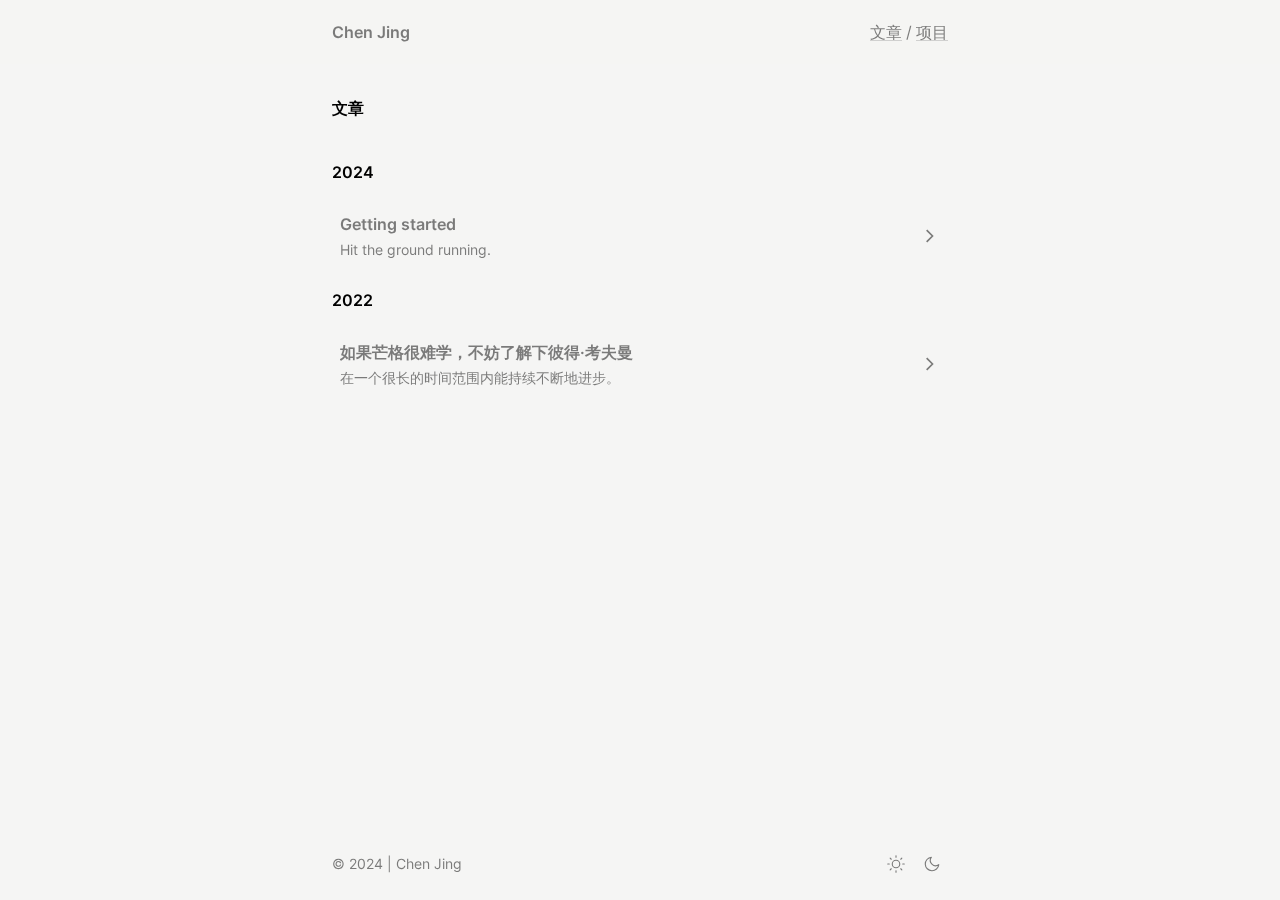
==== blog/index.html @ 2ca7e778 "add" ====
<!DOCTYPE html><html lang="en"> <head><!-- Global Metadata --><meta charset="utf-8"><meta name="viewport" content="width=device-width,initial-scale=1"><link rel="icon" type="image/svg+xml" href="/favicon-dark.svg" media="(prefers-color-scheme: dark)"><link rel="icon" type="image/svg+xml" href="/favicon-light.svg" media="(prefers-color-scheme: light)"><link rel="icon" type="image/x-icon" href="/favicon-light.svg"><meta name="generator" content="Astro v4.11.6"><!-- Font preloads --><link rel="preload" href="/_astro/inter-latin-400-normal.BT1H-PT_.woff2" as="font" type="font/woff2" crossorigin><link rel="preload" href="/_astro/inter-latin-600-normal.B2Ssfs8e.woff2" as="font" type="font/woff2" crossorigin><link rel="preload" href="/_astro/lora-latin-400-normal.CvHVDnm4.woff2" as="font" type="font/woff2" crossorigin><link rel="preload" href="/_astro/lora-latin-600-normal.DUWh3m6k.woff2" as="font" type="font/woff2" crossorigin><!-- Canonical URL --><link rel="canonical" href="https://astro-nano-demo.vercel.app/blog/"><!-- Primary Meta Tags --><title>文章 | Chen Jing</title><meta name="title" content="文章 | Chen Jing"><meta name="description" content="文字记录我生命的章节"><!-- Open Graph / Facebook --><meta property="og:type" content="website"><meta property="og:url" content="https://astro-nano-demo.vercel.app/blog/"><meta property="og:title" content="文章 | Chen Jing"><meta property="og:description" content="文字记录我生命的章节"><meta property="og:image" content="https://astro-nano-demo.vercel.app/nano.png"><!-- Twitter --><meta property="twitter:card" content="summary_large_image"><meta property="twitter:url" content="https://astro-nano-demo.vercel.app/blog/"><meta property="twitter:title" content="文章 | Chen Jing"><meta property="twitter:description" content="文字记录我生命的章节"><meta property="twitter:image" content="https://astro-nano-demo.vercel.app/nano.png"><meta name="astro-view-transitions-enabled" content="true"><meta name="astro-view-transitions-fallback" content="animate"><script>
  function init() {
    preloadTheme();
    onScroll();
    animate();

    const backToTop = document.getElementById("back-to-top");
    backToTop?.addEventListener("click", (event) => scrollToTop(event));

    const backToPrev = document.getElementById("back-to-prev");
    backToPrev?.addEventListener("click", () => window.history.back());

    const lightThemeButton = document.getElementById("light-theme-button");
    lightThemeButton?.addEventListener("click", () => {
      localStorage.setItem("theme", "light");
      toggleTheme(false);
    });

    const darkThemeButton = document.getElementById("dark-theme-button");
    darkThemeButton?.addEventListener("click", () => {
      localStorage.setItem("theme", "dark");
      toggleTheme(true);
    });

    const systemThemeButton = document.getElementById("system-theme-button");
    systemThemeButton?.addEventListener("click", () => {
      localStorage.setItem("theme", "system");
      toggleTheme(window.matchMedia("(prefers-color-scheme: dark)").matches);
    });

    window.matchMedia("(prefers-color-scheme: dark)")
      .addEventListener("change", event => {
        if (localStorage.theme === "system") {
          toggleTheme(event.matches);
        }
      }
    );

    document.addEventListener("scroll", onScroll);
  }

  function animate() {
    const animateElements = document.querySelectorAll(".animate");

    animateElements.forEach((element, index) => {
      setTimeout(() => {
        element.classList.add("show");
      }, index * 150);
    });
  }

  function onScroll() {
    if (window.scrollY > 0) {
      document.documentElement.classList.add("scrolled");
    } else {
      document.documentElement.classList.remove("scrolled");
    }
  }

  function scrollToTop(event) {
    event.preventDefault();
    window.scrollTo({
      top: 0,
      behavior: "smooth"
    });
  }

function toggleTheme(dark) {
    const css = document.createElement("style");

    css.appendChild(
      document.createTextNode(
        `* {
             -webkit-transition: none !important;
             -moz-transition: none !important;
             -o-transition: none !important;
             -ms-transition: none !important;
             transition: none !important;
          }
        `,
      )
    );

    document.head.appendChild(css);

    if (dark) {
      document.documentElement.classList.add("dark");
    } else {
      document.documentElement.classList.remove("dark");
    }

  window.getComputedStyle(css).opacity;
    document.head.removeChild(css);
  }

  function preloadTheme() {
    const userTheme = localStorage.theme;

    if (userTheme === "light" || userTheme === "dark") {
      toggleTheme(userTheme === "dark");
    } else {
      toggleTheme(window.matchMedia("(prefers-color-scheme: dark)").matches);
    }
  }

  document.addEventListener("DOMContentLoaded", () => init());
  document.addEventListener("astro:after-swap", () => init());
  preloadTheme();
</script><link rel="stylesheet" href="/_astro/_slug_.Cnoe1FKB.css"><script type="module" src="/_astro/hoisted.BMnUj_RX.js"></script></head> <body> <header> <div class="mx-auto max-w-screen-sm px-3">  <div class="flex flex-wrap gap-y-2 justify-between"> <a href="/" target="_self" class="inline-block decoration-black/15 dark:decoration-white/50 hover:decoration-black/25 hover:dark:decoration-white/50 text-current hover:text-black hover:dark:text-white transition-colors duration-300 ease-in-out">  <div class="font-semibold"> Chen Jing </div>  </a> <nav class="flex gap-1"> <a href="/blog" target="_self" class="inline-block decoration-black/15 dark:decoration-white/50 hover:decoration-black/25 hover:dark:decoration-white/50 text-current hover:text-black hover:dark:text-white transition-colors duration-300 ease-in-out underline underline-offset-2"> 
文章
 </a> <!-- <span>
          {`/`}
        </span>
        <Link href="/work">
          工作
        </Link> --> <span> / </span> <a href="/projects" target="_self" class="inline-block decoration-black/15 dark:decoration-white/50 hover:decoration-black/25 hover:dark:decoration-white/50 text-current hover:text-black hover:dark:text-white transition-colors duration-300 ease-in-out underline underline-offset-2"> 
项目
 </a> </nav> </div>  </div> </header> <main>  <div class="mx-auto max-w-screen-sm px-3">  <div class="space-y-10"> <div class="animate font-semibold text-black dark:text-white">
文章
</div> <div class="space-y-4"> <section class="animate space-y-4"> <div class="font-semibold text-black dark:text-white"> 2024 </div> <div> <ul class="flex flex-col gap-4"> <li> <a href="/blog/01-getting-started" class="relative group flex flex-nowrap py-3 px-2 pr-5  dark:border-white/20 hover:bg-black/5 dark:hover:bg-white/5 hover:text-black dark:hover:text-white transition-colors duration-300 ease-in-out"> <div class="flex flex-col flex-1 truncate"> <div class="font-semibold"> Getting started </div> <div class="text-sm pt-1"> Hit the ground running. </div> </div> <svg xmlns="http://www.w3.org/2000/svg" viewBox="0 0 24 24" class="absolute top-1/2 right-2 -translate-y-1/2 size-5 stroke-2 fill-none stroke-current"> <line x1="5" y1="12" x2="19" y2="12" class="translate-x-3 group-hover:translate-x-0 scale-x-0 group-hover:scale-x-100 transition-transform duration-300 ease-in-out"></line> <polyline points="12 5 19 12 12 19" class="-translate-x-1 group-hover:translate-x-0 transition-transform duration-300 ease-in-out"></polyline> </svg> </a> </li> </ul> </div> </section><section class="animate space-y-4"> <div class="font-semibold text-black dark:text-white"> 2022 </div> <div> <ul class="flex flex-col gap-4"> <li> <a href="/blog/01-learning-from-peter-kaufman" class="relative group flex flex-nowrap py-3 px-2 pr-5  dark:border-white/20 hover:bg-black/5 dark:hover:bg-white/5 hover:text-black dark:hover:text-white transition-colors duration-300 ease-in-out"> <div class="flex flex-col flex-1 truncate"> <div class="font-semibold"> 如果芒格很难学，不妨了解下彼得·考夫曼 </div> <div class="text-sm pt-1"> 在一个很长的时间范围内能持续不断地进步。 </div> </div> <svg xmlns="http://www.w3.org/2000/svg" viewBox="0 0 24 24" class="absolute top-1/2 right-2 -translate-y-1/2 size-5 stroke-2 fill-none stroke-current"> <line x1="5" y1="12" x2="19" y2="12" class="translate-x-3 group-hover:translate-x-0 scale-x-0 group-hover:scale-x-100 transition-transform duration-300 ease-in-out"></line> <polyline points="12 5 19 12 12 19" class="-translate-x-1 group-hover:translate-x-0 transition-transform duration-300 ease-in-out"></polyline> </svg> </a> </li> </ul> </div> </section> </div> </div>  </div>  </main> <footer class="animate"> <div class="mx-auto max-w-screen-sm px-3">  <div class="relative"> <div class="absolute right-0 -top-20"> <button id="back-to-top" class="relative group w-fit flex pl-8 pr-3 py-1.5 flex-nowrap rounded border border-black/15 dark:border-white/20 hover:bg-black/5 dark:hover:bg-white/5 hover:text-black dark:hover:text-white transition-colors duration-300 ease-in-out"> <svg xmlns="http://www.w3.org/2000/svg" viewBox="0 0 24 24" class="absolute top-1/2 left-2 -translate-y-1/2 size-4 stroke-2 fill-none stroke-current rotate-90"> <line x1="5" y1="12" x2="19" y2="12" class="translate-x-2 group-hover:translate-x-0 scale-x-0 group-hover:scale-x-100 transition-transform duration-300 ease-in-out"></line> <polyline points="12 5 5 12 12 19" class="translate-x-1 group-hover:translate-x-0 transition-transform duration-300 ease-in-out"></polyline> </svg> <div class="text-sm">
返回顶部
</div> </button> </div> </div> <div class="flex justify-between items-center"> <div>
&copy; 2024 | Chen Jing </div> <div class="flex flex-wrap gap-1 items-center"> <button id="light-theme-button" aria-label="Light theme" class="group size-8 flex items-center justify-center rounded-full"> <svg xmlns="http://www.w3.org/2000/svg" width="18" height="18" viewBox="0 0 24 24" fill="none" stroke="currentColor" stroke-width="1.5" stroke-linecap="round" stroke-linejoin="round" class="group-hover:stroke-black group-hover:dark:stroke-white transition-colors duration-300 ease-in-out"> <circle cx="12" cy="12" r="5"></circle> <line x1="12" y1="1" x2="12" y2="3"></line> <line x1="12" y1="21" x2="12" y2="23"></line> <line x1="4.22" y1="4.22" x2="5.64" y2="5.64"></line> <line x1="18.36" y1="18.36" x2="19.78" y2="19.78"></line> <line x1="1" y1="12" x2="3" y2="12"></line> <line x1="21" y1="12" x2="23" y2="12"></line> <line x1="4.22" y1="19.78" x2="5.64" y2="18.36"></line> <line x1="18.36" y1="5.64" x2="19.78" y2="4.22"></line> </svg> </button> <button id="dark-theme-button" aria-label="Dark theme" class="group size-8 flex items-center justify-center rounded-full"> <svg xmlns="http://www.w3.org/2000/svg" width="18" height="18" viewBox="0 0 24 24" fill="none" stroke="currentColor" stroke-width="1.5" stroke-linecap="round" stroke-linejoin="round" class="group-hover:stroke-black group-hover:dark:stroke-white transition-colors duration-300 ease-in-out"> <path d="M21 12.79A9 9 0 1 1 11.21 3 7 7 0 0 0 21 12.79z"></path> </svg> </button> <!-- <button
          id="system-theme-button"
          aria-label="System theme"
          class="group size-8 flex items-center justify-center rounded-full"
        >
          <svg
            xmlns="http://www.w3.org/2000/svg"
            width="18"
            height="18"
            viewBox="0 0 24 24"
            fill="none"
            stroke="currentColor"
            stroke-width="1.5"
            stroke-linecap="round"
            stroke-linejoin="round"
            class="group-hover:stroke-black group-hover:dark:stroke-white transition-colors duration-300 ease-in-out"
          >
            <rect x="2" y="3" width="20" height="14" rx="2" ry="2"></rect>
            <line x1="8" y1="21" x2="16" y2="21"></line>
            <line x1="12" y1="17" x2="12" y2="21"></line>
          </svg>
        </button> --> </div> </div>  </div> </footer> </body></html>
---- _astro/_slug_.Cnoe1FKB.css ----
*,:before,:after{box-sizing:border-box;border-width:0;border-style:solid;border-color:#e5e7eb}:before,:after{--tw-content: ""}html,:host{line-height:1.5;-webkit-text-size-adjust:100%;-moz-tab-size:4;-o-tab-size:4;tab-size:4;font-family:Inter,ui-sans-serif,system-ui,sans-serif,"Apple Color Emoji","Segoe UI Emoji",Segoe UI Symbol,"Noto Color Emoji";font-feature-settings:normal;font-variation-settings:normal;-webkit-tap-highlight-color:transparent}body{margin:0;line-height:inherit}hr{height:0;color:inherit;border-top-width:1px}abbr:where([title]){-webkit-text-decoration:underline dotted;text-decoration:underline dotted}h1,h2,h3,h4,h5,h6{font-size:inherit;font-weight:inherit}a{color:inherit;text-decoration:inherit}b,strong{font-weight:bolder}code,kbd,samp,pre{font-family:ui-monospace,SFMono-Regular,Menlo,Monaco,Consolas,Liberation Mono,Courier New,monospace;font-feature-settings:normal;font-variation-settings:normal;font-size:1em}small{font-size:80%}sub,sup{font-size:75%;line-height:0;position:relative;vertical-align:baseline}sub{bottom:-.25em}sup{top:-.5em}table{text-indent:0;border-color:inherit;border-collapse:collapse}button,input,optgroup,select,textarea{font-family:inherit;font-feature-settings:inherit;font-variation-settings:inherit;font-size:100%;font-weight:inherit;line-height:inherit;letter-spacing:inherit;color:inherit;margin:0;padding:0}button,select{text-transform:none}button,input:where([type=button]),input:where([type=reset]),input:where([type=submit]){-webkit-appearance:button;background-color:transparent;background-image:none}:-moz-focusring{outline:auto}:-moz-ui-invalid{box-shadow:none}progress{vertical-align:baseline}::-webkit-inner-spin-button,::-webkit-outer-spin-button{height:auto}[type=search]{-webkit-appearance:textfield;outline-offset:-2px}::-webkit-search-decoration{-webkit-appearance:none}::-webkit-file-upload-button{-webkit-appearance:button;font:inherit}summary{display:list-item}blockquote,dl,dd,h1,h2,h3,h4,h5,h6,hr,figure,p,pre{margin:0}fieldset{margin:0;padding:0}legend{padding:0}ol,ul,menu{list-style:none;margin:0;padding:0}dialog{padding:0}textarea{resize:vertical}input::-moz-placeholder,textarea::-moz-placeholder{opacity:1;color:#9ca3af}input::placeholder,textarea::placeholder{opacity:1;color:#9ca3af}button,[role=button]{cursor:pointer}:disabled{cursor:default}img,svg,video,canvas,audio,iframe,embed,object{display:block;vertical-align:middle}img,video{max-width:100%;height:auto}[hidden]{display:none}*,:before,:after{--tw-border-spacing-x: 0;--tw-border-spacing-y: 0;--tw-translate-x: 0;--tw-translate-y: 0;--tw-rotate: 0;--tw-skew-x: 0;--tw-skew-y: 0;--tw-scale-x: 1;--tw-scale-y: 1;--tw-pan-x: ;--tw-pan-y: ;--tw-pinch-zoom: ;--tw-scroll-snap-strictness: proximity;--tw-gradient-from-position: ;--tw-gradient-via-position: ;--tw-gradient-to-position: ;--tw-ordinal: ;--tw-slashed-zero: ;--tw-numeric-figure: ;--tw-numeric-spacing: ;--tw-numeric-fraction: ;--tw-ring-inset: ;--tw-ring-offset-width: 0px;--tw-ring-offset-color: #fff;--tw-ring-color: rgb(59 130 246 / .5);--tw-ring-offset-shadow: 0 0 #0000;--tw-ring-shadow: 0 0 #0000;--tw-shadow: 0 0 #0000;--tw-shadow-colored: 0 0 #0000;--tw-blur: ;--tw-brightness: ;--tw-contrast: ;--tw-grayscale: ;--tw-hue-rotate: ;--tw-invert: ;--tw-saturate: ;--tw-sepia: ;--tw-drop-shadow: ;--tw-backdrop-blur: ;--tw-backdrop-brightness: ;--tw-backdrop-contrast: ;--tw-backdrop-grayscale: ;--tw-backdrop-hue-rotate: ;--tw-backdrop-invert: ;--tw-backdrop-opacity: ;--tw-backdrop-saturate: ;--tw-backdrop-sepia: ;--tw-contain-size: ;--tw-contain-layout: ;--tw-contain-paint: ;--tw-contain-style: }::backdrop{--tw-border-spacing-x: 0;--tw-border-spacing-y: 0;--tw-translate-x: 0;--tw-translate-y: 0;--tw-rotate: 0;--tw-skew-x: 0;--tw-skew-y: 0;--tw-scale-x: 1;--tw-scale-y: 1;--tw-pan-x: ;--tw-pan-y: ;--tw-pinch-zoom: ;--tw-scroll-snap-strictness: proximity;--tw-gradient-from-position: ;--tw-gradient-via-position: ;--tw-gradient-to-position: ;--tw-ordinal: ;--tw-slashed-zero: ;--tw-numeric-figure: ;--tw-numeric-spacing: ;--tw-numeric-fraction: ;--tw-ring-inset: ;--tw-ring-offset-width: 0px;--tw-ring-offset-color: #fff;--tw-ring-color: rgb(59 130 246 / .5);--tw-ring-offset-shadow: 0 0 #0000;--tw-ring-shadow: 0 0 #0000;--tw-shadow: 0 0 #0000;--tw-shadow-colored: 0 0 #0000;--tw-blur: ;--tw-brightness: ;--tw-contrast: ;--tw-grayscale: ;--tw-hue-rotate: ;--tw-invert: ;--tw-saturate: ;--tw-sepia: ;--tw-drop-shadow: ;--tw-backdrop-blur: ;--tw-backdrop-brightness: ;--tw-backdrop-contrast: ;--tw-backdrop-grayscale: ;--tw-backdrop-hue-rotate: ;--tw-backdrop-invert: ;--tw-backdrop-opacity: ;--tw-backdrop-saturate: ;--tw-backdrop-sepia: ;--tw-contain-size: ;--tw-contain-layout: ;--tw-contain-paint: ;--tw-contain-style: }.static{position:static}.absolute{position:absolute}.relative{position:relative}.-top-20{top:-5rem}.left-2{left:.5rem}.right-0{right:0}.right-2{right:.5rem}.top-1\/2{top:50%}.mx-auto{margin-left:auto;margin-right:auto}.my-10{margin-top:2.5rem;margin-bottom:2.5rem}.ml-0{margin-left:0}.line-clamp-1{overflow:hidden;display:-webkit-box;-webkit-box-orient:vertical;-webkit-line-clamp:1}.inline-block{display:inline-block}.flex{display:flex}.size-4{width:1rem;height:1rem}.size-5{width:1.25rem;height:1.25rem}.size-8{width:2rem;height:2rem}.w-fit{width:-moz-fit-content;width:fit-content}.max-w-screen-sm{max-width:640px}.flex-1{flex:1 1 0%}.-translate-x-1{--tw-translate-x: -.25rem;transform:translate(var(--tw-translate-x),var(--tw-translate-y)) rotate(var(--tw-rotate)) skew(var(--tw-skew-x)) skewY(var(--tw-skew-y)) scaleX(var(--tw-scale-x)) scaleY(var(--tw-scale-y))}.-translate-y-1\/2{--tw-translate-y: -50%;transform:translate(var(--tw-translate-x),var(--tw-translate-y)) rotate(var(--tw-rotate)) skew(var(--tw-skew-x)) skewY(var(--tw-skew-y)) scaleX(var(--tw-scale-x)) scaleY(var(--tw-scale-y))}.translate-x-1{--tw-translate-x: .25rem;transform:translate(var(--tw-translate-x),var(--tw-translate-y)) rotate(var(--tw-rotate)) skew(var(--tw-skew-x)) skewY(var(--tw-skew-y)) scaleX(var(--tw-scale-x)) scaleY(var(--tw-scale-y))}.translate-x-2{--tw-translate-x: .5rem;transform:translate(var(--tw-translate-x),var(--tw-translate-y)) rotate(var(--tw-rotate)) skew(var(--tw-skew-x)) skewY(var(--tw-skew-y)) scaleX(var(--tw-scale-x)) scaleY(var(--tw-scale-y))}.translate-x-3{--tw-translate-x: .75rem;transform:translate(var(--tw-translate-x),var(--tw-translate-y)) rotate(var(--tw-rotate)) skew(var(--tw-skew-x)) skewY(var(--tw-skew-y)) scaleX(var(--tw-scale-x)) scaleY(var(--tw-scale-y))}.rotate-90{--tw-rotate: 90deg;transform:translate(var(--tw-translate-x),var(--tw-translate-y)) rotate(var(--tw-rotate)) skew(var(--tw-skew-x)) skewY(var(--tw-skew-y)) scaleX(var(--tw-scale-x)) scaleY(var(--tw-scale-y))}.scale-x-0{--tw-scale-x: 0;transform:translate(var(--tw-translate-x),var(--tw-translate-y)) rotate(var(--tw-rotate)) skew(var(--tw-skew-x)) skewY(var(--tw-skew-y)) scaleX(var(--tw-scale-x)) scaleY(var(--tw-scale-y))}.flex-col{flex-direction:column}.flex-wrap{flex-wrap:wrap}.flex-nowrap{flex-wrap:nowrap}.items-center{align-items:center}.justify-center{justify-content:center}.justify-between{justify-content:space-between}.gap-1{gap:.25rem}.gap-1\.5{gap:.375rem}.gap-2{gap:.5rem}.gap-4{gap:1rem}.gap-x-2{-moz-column-gap:.5rem;column-gap:.5rem}.gap-y-2{row-gap:.5rem}.space-y-1>:not([hidden])~:not([hidden]){--tw-space-y-reverse: 0;margin-top:calc(.25rem * calc(1 - var(--tw-space-y-reverse)));margin-bottom:calc(.25rem * var(--tw-space-y-reverse))}.space-y-10>:not([hidden])~:not([hidden]){--tw-space-y-reverse: 0;margin-top:calc(2.5rem * calc(1 - var(--tw-space-y-reverse)));margin-bottom:calc(2.5rem * var(--tw-space-y-reverse))}.space-y-16>:not([hidden])~:not([hidden]){--tw-space-y-reverse: 0;margin-top:calc(4rem * calc(1 - var(--tw-space-y-reverse)));margin-bottom:calc(4rem * var(--tw-space-y-reverse))}.space-y-4>:not([hidden])~:not([hidden]){--tw-space-y-reverse: 0;margin-top:calc(1rem * calc(1 - var(--tw-space-y-reverse)));margin-bottom:calc(1rem * var(--tw-space-y-reverse))}.space-y-6>:not([hidden])~:not([hidden]){--tw-space-y-reverse: 0;margin-top:calc(1.5rem * calc(1 - var(--tw-space-y-reverse)));margin-bottom:calc(1.5rem * var(--tw-space-y-reverse))}.truncate{overflow:hidden;text-overflow:ellipsis;white-space:nowrap}.text-nowrap{text-wrap:nowrap}.rounded{border-radius:.25rem}.rounded-full{border-radius:9999px}.border{border-width:1px}.border-black\/15{border-color:#00000026}.fill-none{fill:none}.stroke-current{stroke:currentColor}.stroke-2{stroke-width:2}.px-2{padding-left:.5rem;padding-right:.5rem}.px-3{padding-left:.75rem;padding-right:.75rem}.py-1\.5{padding-top:.375rem;padding-bottom:.375rem}.py-3{padding-top:.75rem;padding-bottom:.75rem}.pl-7{padding-left:1.75rem}.pl-8{padding-left:2rem}.pr-3{padding-right:.75rem}.pr-5{padding-right:1.25rem}.pt-1{padding-top:.25rem}.pt-4{padding-top:1rem}.text-2xl{font-size:1.5rem;line-height:2rem}.text-sm{font-size:.875rem;line-height:1.25rem}.text-xl{font-size:1.25rem;line-height:1.75rem}.font-semibold{font-weight:600}.text-black{--tw-text-opacity: 1;color:rgb(0 0 0 / var(--tw-text-opacity))}.text-current{color:currentColor}.underline{text-decoration-line:underline}.decoration-black\/15{text-decoration-color:#00000026}.underline-offset-2{text-underline-offset:2px}.opacity-75{opacity:.75}.filter{filter:var(--tw-blur) var(--tw-brightness) var(--tw-contrast) var(--tw-grayscale) var(--tw-hue-rotate) var(--tw-invert) var(--tw-saturate) var(--tw-sepia) var(--tw-drop-shadow)}.transition{transition-property:color,background-color,border-color,text-decoration-color,fill,stroke,opacity,box-shadow,transform,filter,-webkit-backdrop-filter;transition-property:color,background-color,border-color,text-decoration-color,fill,stroke,opacity,box-shadow,transform,filter,backdrop-filter;transition-property:color,background-color,border-color,text-decoration-color,fill,stroke,opacity,box-shadow,transform,filter,backdrop-filter,-webkit-backdrop-filter;transition-timing-function:cubic-bezier(.4,0,.2,1);transition-duration:.15s}.transition-colors{transition-property:color,background-color,border-color,text-decoration-color,fill,stroke;transition-timing-function:cubic-bezier(.4,0,.2,1);transition-duration:.15s}.transition-transform{transition-property:transform;transition-timing-function:cubic-bezier(.4,0,.2,1);transition-duration:.15s}.duration-300{transition-duration:.3s}.ease-in-out{transition-timing-function:cubic-bezier(.4,0,.2,1)}article a{font-family:Inter,ui-sans-serif,system-ui,sans-serif,"Apple Color Emoji","Segoe UI Emoji",Segoe UI Symbol,"Noto Color Emoji";color:currentColor;text-decoration-line:underline;text-underline-offset:2px;text-decoration-color:#00000026}article a:is(.dark *){text-decoration-color:#ffffff4d}article a{transition-property:color,background-color,border-color,text-decoration-color,fill,stroke;transition-duration:.3s;transition-timing-function:cubic-bezier(.4,0,.2,1)}article a:hover{--tw-text-opacity: 1;color:rgb(0 0 0 / var(--tw-text-opacity))}article a:hover:is(.dark *){--tw-text-opacity: 1;color:rgb(255 255 255 / var(--tw-text-opacity))}article a:hover{text-decoration-color:#00000040}article a:hover:is(.dark *){text-decoration-color:#ffffff80}html{overflow-y:scroll;color-scheme:light}html.dark{color-scheme:dark}html,body{width:100%;height:100%}body{font-family:Inter,ui-sans-serif,system-ui,sans-serif,"Apple Color Emoji","Segoe UI Emoji",Segoe UI Symbol,"Noto Color Emoji";-webkit-font-smoothing:antialiased;-moz-osx-font-smoothing:grayscale;display:flex;flex-direction:column;--tw-bg-opacity: 1;background-color:rgb(245 245 244 / var(--tw-bg-opacity))}body:is(.dark *){--tw-bg-opacity: 1;background-color:rgb(28 25 23 / var(--tw-bg-opacity))}body{color:#00000080}body:is(.dark *){color:#ffffffbf}header{position:fixed;top:0;left:0;right:0;z-index:50;padding-top:1.25rem;padding-bottom:1.25rem;background-color:#f5f5f41a}header:is(.dark *){background-color:#1c191740}header{--tw-saturate: saturate(2);filter:var(--tw-blur) var(--tw-brightness) var(--tw-contrast) var(--tw-grayscale) var(--tw-hue-rotate) var(--tw-invert) var(--tw-saturate) var(--tw-sepia) var(--tw-drop-shadow);--tw-backdrop-blur: blur(4px);-webkit-backdrop-filter:var(--tw-backdrop-blur) var(--tw-backdrop-brightness) var(--tw-backdrop-contrast) var(--tw-backdrop-grayscale) var(--tw-backdrop-hue-rotate) var(--tw-backdrop-invert) var(--tw-backdrop-opacity) var(--tw-backdrop-saturate) var(--tw-backdrop-sepia);backdrop-filter:var(--tw-backdrop-blur) var(--tw-backdrop-brightness) var(--tw-backdrop-contrast) var(--tw-backdrop-grayscale) var(--tw-backdrop-hue-rotate) var(--tw-backdrop-invert) var(--tw-backdrop-opacity) var(--tw-backdrop-saturate) var(--tw-backdrop-sepia)}main{flex:1 1 0%;padding-top:6rem;padding-bottom:6rem}footer{padding-top:1.25rem;padding-bottom:1.25rem;font-size:.875rem;line-height:1.25rem}article{color:var(--tw-prose-body);max-width:65ch}article :where(p):not(:where([class~=not-prose],[class~=not-prose] *)){margin-top:1.25em;margin-bottom:1.25em}article :where([class~=lead]):not(:where([class~=not-prose],[class~=not-prose] *)){color:var(--tw-prose-lead);font-size:1.25em;line-height:1.6;margin-top:1.2em;margin-bottom:1.2em}article :where(a):not(:where([class~=not-prose],[class~=not-prose] *)){color:var(--tw-prose-links);text-decoration:underline;font-weight:500}article :where(strong):not(:where([class~=not-prose],[class~=not-prose] *)){color:var(--tw-prose-bold);font-weight:600}article :where(a strong):not(:where([class~=not-prose],[class~=not-prose] *)){color:inherit}article :where(blockquote strong):not(:where([class~=not-prose],[class~=not-prose] *)){color:inherit}article :where(thead th strong):not(:where([class~=not-prose],[class~=not-prose] *)){color:inherit}article :where(ol):not(:where([class~=not-prose],[class~=not-prose] *)){list-style-type:decimal;margin-top:1.25em;margin-bottom:1.25em;padding-inline-start:1.625em}article :where(ol[type=A]):not(:where([class~=not-prose],[class~=not-prose] *)){list-style-type:upper-alpha}article :where(ol[type=a]):not(:where([class~=not-prose],[class~=not-prose] *)){list-style-type:lower-alpha}article :where(ol[type=A s]):not(:where([class~=not-prose],[class~=not-prose] *)){list-style-type:upper-alpha}article :where(ol[type=a s]):not(:where([class~=not-prose],[class~=not-prose] *)){list-style-type:lower-alpha}article :where(ol[type=I]):not(:where([class~=not-prose],[class~=not-prose] *)){list-style-type:upper-roman}article :where(ol[type=i]):not(:where([class~=not-prose],[class~=not-prose] *)){list-style-type:lower-roman}article :where(ol[type=I s]):not(:where([class~=not-prose],[class~=not-prose] *)){list-style-type:upper-roman}article :where(ol[type=i s]):not(:where([class~=not-prose],[class~=not-prose] *)){list-style-type:lower-roman}article :where(ol[type="1"]):not(:where([class~=not-prose],[class~=not-prose] *)){list-style-type:decimal}article :where(ul):not(:where([class~=not-prose],[class~=not-prose] *)){list-style-type:disc;margin-top:1.25em;margin-bottom:1.25em;padding-inline-start:1.625em}article :where(ol>li):not(:where([class~=not-prose],[class~=not-prose] *))::marker{font-weight:400;color:var(--tw-prose-counters)}article :where(ul>li):not(:where([class~=not-prose],[class~=not-prose] *))::marker{color:var(--tw-prose-bullets)}article :where(dt):not(:where([class~=not-prose],[class~=not-prose] *)){color:var(--tw-prose-headings);font-weight:600;margin-top:1.25em}article :where(hr):not(:where([class~=not-prose],[class~=not-prose] *)){border-color:var(--tw-prose-hr);border-top-width:1px;margin-top:3em;margin-bottom:3em}article :where(blockquote):not(:where([class~=not-prose],[class~=not-prose] *)){font-weight:500;font-style:italic;color:var(--tw-prose-quotes);border-inline-start-width:.25rem;border-inline-start-color:var(--tw-prose-quote-borders);quotes:"“""”""‘""’";margin-top:1.6em;margin-bottom:1.6em;padding-inline-start:1em}article :where(blockquote p:first-of-type):not(:where([class~=not-prose],[class~=not-prose] *)):before{content:open-quote}article :where(blockquote p:last-of-type):not(:where([class~=not-prose],[class~=not-prose] *)):after{content:close-quote}article :where(h1):not(:where([class~=not-prose],[class~=not-prose] *)){color:var(--tw-prose-headings);font-weight:800;font-size:2.25em;margin-top:0;margin-bottom:.8888889em;line-height:1.1111111}article :where(h1 strong):not(:where([class~=not-prose],[class~=not-prose] *)){font-weight:900;color:inherit}article :where(h2):not(:where([class~=not-prose],[class~=not-prose] *)){color:var(--tw-prose-headings);font-weight:700;font-size:1.5em;margin-top:2em;margin-bottom:1em;line-height:1.3333333}article :where(h2 strong):not(:where([class~=not-prose],[class~=not-prose] *)){font-weight:800;color:inherit}article :where(h3):not(:where([class~=not-prose],[class~=not-prose] *)){color:var(--tw-prose-headings);font-weight:600;font-size:1.25em;margin-top:1.6em;margin-bottom:.6em;line-height:1.6}article :where(h3 strong):not(:where([class~=not-prose],[class~=not-prose] *)){font-weight:700;color:inherit}article :where(h4):not(:where([class~=not-prose],[class~=not-prose] *)){color:var(--tw-prose-headings);font-weight:600;margin-top:1.5em;margin-bottom:.5em;line-height:1.5}article :where(h4 strong):not(:where([class~=not-prose],[class~=not-prose] *)){font-weight:700;color:inherit}article :where(img):not(:where([class~=not-prose],[class~=not-prose] *)){margin-top:2em;margin-bottom:2em}article :where(picture):not(:where([class~=not-prose],[class~=not-prose] *)){display:block;margin-top:2em;margin-bottom:2em}article :where(video):not(:where([class~=not-prose],[class~=not-prose] *)){margin-top:2em;margin-bottom:2em}article :where(kbd):not(:where([class~=not-prose],[class~=not-prose] *)){font-weight:500;font-family:inherit;color:var(--tw-prose-kbd);box-shadow:0 0 0 1px rgb(var(--tw-prose-kbd-shadows) / 10%),0 3px rgb(var(--tw-prose-kbd-shadows) / 10%);font-size:.875em;border-radius:.3125rem;padding-top:.1875em;padding-inline-end:.375em;padding-bottom:.1875em;padding-inline-start:.375em}article :where(code):not(:where([class~=not-prose],[class~=not-prose] *)){color:var(--tw-prose-code);font-weight:600;font-size:.875em}article :where(code):not(:where([class~=not-prose],[class~=not-prose] *)):before{content:"`"}article :where(code):not(:where([class~=not-prose],[class~=not-prose] *)):after{content:"`"}article :where(a code):not(:where([class~=not-prose],[class~=not-prose] *)){color:inherit}article :where(h1 code):not(:where([class~=not-prose],[class~=not-prose] *)){color:inherit}article :where(h2 code):not(:where([class~=not-prose],[class~=not-prose] *)){color:inherit;font-size:.875em}article :where(h3 code):not(:where([class~=not-prose],[class~=not-prose] *)){color:inherit;font-size:.9em}article :where(h4 code):not(:where([class~=not-prose],[class~=not-prose] *)){color:inherit}article :where(blockquote code):not(:where([class~=not-prose],[class~=not-prose] *)){color:inherit}article :where(thead th code):not(:where([class~=not-prose],[class~=not-prose] *)){color:inherit}article :where(pre):not(:where([class~=not-prose],[class~=not-prose] *)){color:var(--tw-prose-pre-code);background-color:var(--tw-prose-pre-bg);overflow-x:auto;font-weight:400;font-size:.875em;line-height:1.7142857;margin-top:1.7142857em;margin-bottom:1.7142857em;border-radius:.375rem;padding-top:.8571429em;padding-inline-end:1.1428571em;padding-bottom:.8571429em;padding-inline-start:1.1428571em}article :where(pre code):not(:where([class~=not-prose],[class~=not-prose] *)){background-color:transparent;border-width:0;border-radius:0;padding:0;font-weight:inherit;color:inherit;font-size:inherit;font-family:inherit;line-height:inherit}article :where(pre code):not(:where([class~=not-prose],[class~=not-prose] *)):before{content:none}article :where(pre code):not(:where([class~=not-prose],[class~=not-prose] *)):after{content:none}article :where(table):not(:where([class~=not-prose],[class~=not-prose] *)){width:100%;table-layout:auto;text-align:start;margin-top:2em;margin-bottom:2em;font-size:.875em;line-height:1.7142857}article :where(thead):not(:where([class~=not-prose],[class~=not-prose] *)){border-bottom-width:1px;border-bottom-color:var(--tw-prose-th-borders)}article :where(thead th):not(:where([class~=not-prose],[class~=not-prose] *)){color:var(--tw-prose-headings);font-weight:600;vertical-align:bottom;padding-inline-end:.5714286em;padding-bottom:.5714286em;padding-inline-start:.5714286em}article :where(tbody tr):not(:where([class~=not-prose],[class~=not-prose] *)){border-bottom-width:1px;border-bottom-color:var(--tw-prose-td-borders)}article :where(tbody tr:last-child):not(:where([class~=not-prose],[class~=not-prose] *)){border-bottom-width:0}article :where(tbody td):not(:where([class~=not-prose],[class~=not-prose] *)){vertical-align:baseline}article :where(tfoot):not(:where([class~=not-prose],[class~=not-prose] *)){border-top-width:1px;border-top-color:var(--tw-prose-th-borders)}article :where(tfoot td):not(:where([class~=not-prose],[class~=not-prose] *)){vertical-align:top}article :where(figure>*):not(:where([class~=not-prose],[class~=not-prose] *)){margin-top:0;margin-bottom:0}article :where(figcaption):not(:where([class~=not-prose],[class~=not-prose] *)){color:var(--tw-prose-captions);font-size:.875em;line-height:1.4285714;margin-top:.8571429em}article{--tw-prose-body: #374151;--tw-prose-headings: #111827;--tw-prose-lead: #4b5563;--tw-prose-links: #111827;--tw-prose-bold: #111827;--tw-prose-counters: #6b7280;--tw-prose-bullets: #d1d5db;--tw-prose-hr: #e5e7eb;--tw-prose-quotes: #111827;--tw-prose-quote-borders: #e5e7eb;--tw-prose-captions: #6b7280;--tw-prose-kbd: #111827;--tw-prose-kbd-shadows: 17 24 39;--tw-prose-code: #111827;--tw-prose-pre-code: #e5e7eb;--tw-prose-pre-bg: #1f2937;--tw-prose-th-borders: #d1d5db;--tw-prose-td-borders: #e5e7eb;--tw-prose-invert-body: #d1d5db;--tw-prose-invert-headings: #fff;--tw-prose-invert-lead: #9ca3af;--tw-prose-invert-links: #fff;--tw-prose-invert-bold: #fff;--tw-prose-invert-counters: #9ca3af;--tw-prose-invert-bullets: #4b5563;--tw-prose-invert-hr: #374151;--tw-prose-invert-quotes: #f3f4f6;--tw-prose-invert-quote-borders: #374151;--tw-prose-invert-captions: #9ca3af;--tw-prose-invert-kbd: #fff;--tw-prose-invert-kbd-shadows: 255 255 255;--tw-prose-invert-code: #fff;--tw-prose-invert-pre-code: #d1d5db;--tw-prose-invert-pre-bg: rgb(0 0 0 / 50%);--tw-prose-invert-th-borders: #4b5563;--tw-prose-invert-td-borders: #374151;font-size:1rem;line-height:1.75}article :where(picture>img):not(:where([class~=not-prose],[class~=not-prose] *)){margin-top:0;margin-bottom:0}article :where(li):not(:where([class~=not-prose],[class~=not-prose] *)){margin-top:.5em;margin-bottom:.5em}article :where(ol>li):not(:where([class~=not-prose],[class~=not-prose] *)){padding-inline-start:.375em}article :where(ul>li):not(:where([class~=not-prose],[class~=not-prose] *)){padding-inline-start:.375em}article :where(.prose>ul>li p):not(:where([class~=not-prose],[class~=not-prose] *)){margin-top:.75em;margin-bottom:.75em}article :where(.prose>ul>li>p:first-child):not(:where([class~=not-prose],[class~=not-prose] *)){margin-top:1.25em}article :where(.prose>ul>li>p:last-child):not(:where([class~=not-prose],[class~=not-prose] *)){margin-bottom:1.25em}article :where(.prose>ol>li>p:first-child):not(:where([class~=not-prose],[class~=not-prose] *)){margin-top:1.25em}article :where(.prose>ol>li>p:last-child):not(:where([class~=not-prose],[class~=not-prose] *)){margin-bottom:1.25em}article :where(ul ul,ul ol,ol ul,ol ol):not(:where([class~=not-prose],[class~=not-prose] *)){margin-top:.75em;margin-bottom:.75em}article :where(dl):not(:where([class~=not-prose],[class~=not-prose] *)){margin-top:1.25em;margin-bottom:1.25em}article :where(dd):not(:where([class~=not-prose],[class~=not-prose] *)){margin-top:.5em;padding-inline-start:1.625em}article :where(hr+*):not(:where([class~=not-prose],[class~=not-prose] *)){margin-top:0}article :where(h2+*):not(:where([class~=not-prose],[class~=not-prose] *)){margin-top:0}article :where(h3+*):not(:where([class~=not-prose],[class~=not-prose] *)){margin-top:0}article :where(h4+*):not(:where([class~=not-prose],[class~=not-prose] *)){margin-top:0}article :where(thead th:first-child):not(:where([class~=not-prose],[class~=not-prose] *)){padding-inline-start:0}article :where(thead th:last-child):not(:where([class~=not-prose],[class~=not-prose] *)){padding-inline-end:0}article :where(tbody td,tfoot td):not(:where([class~=not-prose],[class~=not-prose] *)){padding-top:.5714286em;padding-inline-end:.5714286em;padding-bottom:.5714286em;padding-inline-start:.5714286em}article :where(tbody td:first-child,tfoot td:first-child):not(:where([class~=not-prose],[class~=not-prose] *)){padding-inline-start:0}article :where(tbody td:last-child,tfoot td:last-child):not(:where([class~=not-prose],[class~=not-prose] *)){padding-inline-end:0}article :where(figure):not(:where([class~=not-prose],[class~=not-prose] *)){margin-top:2em;margin-bottom:2em}article :where(.prose>:first-child):not(:where([class~=not-prose],[class~=not-prose] *)){margin-top:0}article :where(.prose>:last-child):not(:where([class~=not-prose],[class~=not-prose] *)){margin-bottom:0}article{max-width:100%}article:is(.dark *){--tw-prose-body: var(--tw-prose-invert-body);--tw-prose-headings: var(--tw-prose-invert-headings);--tw-prose-lead: var(--tw-prose-invert-lead);--tw-prose-links: var(--tw-prose-invert-links);--tw-prose-bold: var(--tw-prose-invert-bold);--tw-prose-counters: var(--tw-prose-invert-counters);--tw-prose-bullets: var(--tw-prose-invert-bullets);--tw-prose-hr: var(--tw-prose-invert-hr);--tw-prose-quotes: var(--tw-prose-invert-quotes);--tw-prose-quote-borders: var(--tw-prose-invert-quote-borders);--tw-prose-captions: var(--tw-prose-invert-captions);--tw-prose-kbd: var(--tw-prose-invert-kbd);--tw-prose-kbd-shadows: var(--tw-prose-invert-kbd-shadows);--tw-prose-code: var(--tw-prose-invert-code);--tw-prose-pre-code: var(--tw-prose-invert-pre-code);--tw-prose-pre-bg: var(--tw-prose-invert-pre-bg);--tw-prose-th-borders: var(--tw-prose-invert-th-borders);--tw-prose-td-borders: var(--tw-prose-invert-td-borders)}article :is(:where(img):not(:where([class~=not-prose],[class~=not-prose] *))){margin:auto}article :is(:where(h1,h2,h3,h4,h5,h6,th):not(:where([class~=not-prose],[class~=not-prose] *))){font-weight:600}article :is(:where(p):not(:where([class~=not-prose],[class~=not-prose] *))){font-family:Lora,ui-serif,Georgia,Cambria,Times New Roman,Times,serif}article :is(:where(h1,h2,h3,h4,h5,h6,th):not(:where([class~=not-prose],[class~=not-prose] *))){--tw-text-opacity: 1;color:rgb(0 0 0 / var(--tw-text-opacity))}article:is(.dark *) :is(:where(h1,h2,h3,h4,h5,h6,th):not(:where([class~=not-prose],[class~=not-prose] *))){--tw-text-opacity: 1;color:rgb(255 255 255 / var(--tw-text-opacity))}.animate{--tw-translate-y: .75rem;transform:translate(var(--tw-translate-x),var(--tw-translate-y)) rotate(var(--tw-rotate)) skew(var(--tw-skew-x)) skewY(var(--tw-skew-y)) scaleX(var(--tw-scale-x)) scaleY(var(--tw-scale-y));opacity:0;transition-property:all;transition-timing-function:cubic-bezier(.4,0,.2,1);transition-duration:.7s;transition-timing-function:cubic-bezier(0,0,.2,1)}.animate.show{--tw-translate-y: 0px;transform:translate(var(--tw-translate-x),var(--tw-translate-y)) rotate(var(--tw-rotate)) skew(var(--tw-skew-x)) skewY(var(--tw-skew-y)) scaleX(var(--tw-scale-x)) scaleY(var(--tw-scale-y));opacity:1}html #back-to-top{pointer-events:none;opacity:0}html.scrolled #back-to-top{pointer-events:auto;opacity:1}.hover\:bg-black\/5:hover{background-color:#0000000d}.hover\:text-black:hover{--tw-text-opacity: 1;color:rgb(0 0 0 / var(--tw-text-opacity))}.hover\:decoration-black\/25:hover{text-decoration-color:#00000040}.group:hover .group-hover\:translate-x-0{--tw-translate-x: 0px;transform:translate(var(--tw-translate-x),var(--tw-translate-y)) rotate(var(--tw-rotate)) skew(var(--tw-skew-x)) skewY(var(--tw-skew-y)) scaleX(var(--tw-scale-x)) scaleY(var(--tw-scale-y))}.group:hover .group-hover\:scale-x-100{--tw-scale-x: 1;transform:translate(var(--tw-translate-x),var(--tw-translate-y)) rotate(var(--tw-rotate)) skew(var(--tw-skew-x)) skewY(var(--tw-skew-y)) scaleX(var(--tw-scale-x)) scaleY(var(--tw-scale-y))}.group:hover .group-hover\:stroke-black{stroke:#000}.dark\:border-white\/20:is(.dark *){border-color:#fff3}.dark\:text-white:is(.dark *){--tw-text-opacity: 1;color:rgb(255 255 255 / var(--tw-text-opacity))}.dark\:decoration-white\/50:is(.dark *){text-decoration-color:#ffffff80}.dark\:hover\:bg-white\/5:hover:is(.dark *){background-color:#ffffff0d}.dark\:hover\:text-white:hover:is(.dark *){--tw-text-opacity: 1;color:rgb(255 255 255 / var(--tw-text-opacity))}.hover\:dark\:text-white:is(.dark *):hover{--tw-text-opacity: 1;color:rgb(255 255 255 / var(--tw-text-opacity))}.hover\:dark\:decoration-white\/50:is(.dark *):hover{text-decoration-color:#ffffff80}.group:hover .group-hover\:dark\:stroke-white:is(.dark *){stroke:#fff}@font-face{font-family:Inter;font-style:normal;font-display:swap;font-weight:400;src:url(/_astro/inter-latin-400-normal.BT1H-PT_.woff2) format("woff2"),url(/_astro/inter-latin-400-normal.Cdi8t5Mu.woff) format("woff")}@font-face{font-family:Inter;font-style:normal;font-display:swap;font-weight:600;src:url(/_astro/inter-latin-600-normal.B2Ssfs8e.woff2) format("woff2"),url(/_astro/inter-latin-600-normal.Dbvh0wvx.woff) format("woff")}@font-face{font-family:Lora;font-style:normal;font-display:swap;font-weight:400;src:url(/_astro/lora-cyrillic-ext-400-normal.CXkJfJTd.woff2) format("woff2"),url(/_astro/lora-cyrillic-ext-400-normal.CFh4TfQj.woff) format("woff");unicode-range:U+0460-052F,U+1C80-1C88,U+20B4,U+2DE0-2DFF,U+A640-A69F,U+FE2E-FE2F}@font-face{font-family:Lora;font-style:normal;font-display:swap;font-weight:400;src:url(/_astro/lora-cyrillic-400-normal.DXyCOuTk.woff2) format("woff2"),url(/_astro/lora-cyrillic-400-normal.D1XS6rs-.woff) format("woff");unicode-range:U+0301,U+0400-045F,U+0490-0491,U+04B0-04B1,U+2116}@font-face{font-family:Lora;font-style:normal;font-display:swap;font-weight:400;src:url(/_astro/lora-math-400-normal.QoQvadwx.woff2) format("woff2"),url(/_astro/lora-math-400-normal.Gsx8lQXW.woff) format("woff");unicode-range:U+0302-0303,U+0305,U+0307-0308,U+0330,U+0391-03A1,U+03A3-03A9,U+03B1-03C9,U+03D1,U+03D5-03D6,U+03F0-03F1,U+03F4-03F5,U+2034-2037,U+2057,U+20D0-20DC,U+20E1,U+20E5-20EF,U+2102,U+210A-210E,U+2110-2112,U+2115,U+2119-211D,U+2124,U+2128,U+212C-212D,U+212F-2131,U+2133-2138,U+213C-2140,U+2145-2149,U+2190,U+2192,U+2194-21AE,U+21B0-21E5,U+21F1-21F2,U+21F4-2211,U+2213-2214,U+2216-22FF,U+2308-230B,U+2310,U+2319,U+231C-2321,U+2336-237A,U+237C,U+2395,U+239B-23B6,U+23D0,U+23DC-23E1,U+2474-2475,U+25AF,U+25B3,U+25B7,U+25BD,U+25C1,U+25CA,U+25CC,U+25FB,U+266D-266F,U+27C0-27FF,U+2900-2AFF,U+2B0E-2B11,U+2B30-2B4C,U+2BFE,U+FF5B,U+FF5D,U+1D400-1D7FF,U+1EE00-1EEFF}@font-face{font-family:Lora;font-style:normal;font-display:swap;font-weight:400;src:url(/_astro/lora-symbols-400-normal.DmcY0X7a.woff2) format("woff2"),url(/_astro/lora-symbols-400-normal.BQXsqyo4.woff) format("woff");unicode-range:U+0001-000C,U+000E-001F,U+007F-009F,U+20DD-20E0,U+20E2-20E4,U+2150-218F,U+2190,U+2192,U+2194-2199,U+21AF,U+21E6-21F0,U+21F3,U+2218-2219,U+2299,U+22C4-22C6,U+2300-243F,U+2440-244A,U+2460-24FF,U+25A0-27BF,U+2800-28FF,U+2921-2922,U+2981,U+29BF,U+29EB,U+2B00-2BFF,U+4DC0-4DFF,U+FFF9-FFFB,U+10140-1018E,U+10190-1019C,U+101A0,U+101D0-101FD,U+102E0-102FB,U+10E60-10E7E,U+1D2C0-1D2D3,U+1D2E0-1D37F,U+1F000-1F0FF,U+1F100-1F1AD,U+1F1E6-1F1FF,U+1F30D-1F30F,U+1F315,U+1F31C,U+1F31E,U+1F320-1F32C,U+1F336,U+1F378,U+1F37D,U+1F382,U+1F393-1F39F,U+1F3A7-1F3A8,U+1F3AC-1F3AF,U+1F3C2,U+1F3C4-1F3C6,U+1F3CA-1F3CE,U+1F3D4-1F3E0,U+1F3ED,U+1F3F1-1F3F3,U+1F3F5-1F3F7,U+1F408,U+1F415,U+1F41F,U+1F426,U+1F43F,U+1F441-1F442,U+1F444,U+1F446-1F449,U+1F44C-1F44E,U+1F453,U+1F46A,U+1F47D,U+1F4A3,U+1F4B0,U+1F4B3,U+1F4B9,U+1F4BB,U+1F4BF,U+1F4C8-1F4CB,U+1F4D6,U+1F4DA,U+1F4DF,U+1F4E3-1F4E6,U+1F4EA-1F4ED,U+1F4F7,U+1F4F9-1F4FB,U+1F4FD-1F4FE,U+1F503,U+1F507-1F50B,U+1F50D,U+1F512-1F513,U+1F53E-1F54A,U+1F54F-1F5FA,U+1F610,U+1F650-1F67F,U+1F687,U+1F68D,U+1F691,U+1F694,U+1F698,U+1F6AD,U+1F6B2,U+1F6B9-1F6BA,U+1F6BC,U+1F6C6-1F6CF,U+1F6D3-1F6D7,U+1F6E0-1F6EA,U+1F6F0-1F6F3,U+1F6F7-1F6FC,U+1F700-1F7FF,U+1F800-1F80B,U+1F810-1F847,U+1F850-1F859,U+1F860-1F887,U+1F890-1F8AD,U+1F8B0-1F8B1,U+1F900-1F90B,U+1F93B,U+1F946,U+1F984,U+1F996,U+1F9E9,U+1FA00-1FA6F,U+1FA70-1FA7C,U+1FA80-1FA88,U+1FA90-1FABD,U+1FABF-1FAC5,U+1FACE-1FADB,U+1FAE0-1FAE8,U+1FAF0-1FAF8,U+1FB00-1FBFF}@font-face{font-family:Lora;font-style:normal;font-display:swap;font-weight:400;src:url(/_astro/lora-vietnamese-400-normal.vaWCr7o2.woff2) format("woff2"),url(/_astro/lora-vietnamese-400-normal.DhDIvpTE.woff) format("woff");unicode-range:U+0102-0103,U+0110-0111,U+0128-0129,U+0168-0169,U+01A0-01A1,U+01AF-01B0,U+0300-0301,U+0303-0304,U+0308-0309,U+0323,U+0329,U+1EA0-1EF9,U+20AB}@font-face{font-family:Lora;font-style:normal;font-display:swap;font-weight:400;src:url(/_astro/lora-latin-ext-400-normal.Zaohh3s8.woff2) format("woff2"),url(/_astro/lora-latin-ext-400-normal.C_gIiBKz.woff) format("woff");unicode-range:U+0100-02AF,U+0304,U+0308,U+0329,U+1E00-1E9F,U+1EF2-1EFF,U+2020,U+20A0-20AB,U+20AD-20C0,U+2113,U+2C60-2C7F,U+A720-A7FF}@font-face{font-family:Lora;font-style:normal;font-display:swap;font-weight:400;src:url(/_astro/lora-latin-400-normal.CvHVDnm4.woff2) format("woff2"),url(/_astro/lora-latin-400-normal.BGMs03OI.woff) format("woff");unicode-range:U+0000-00FF,U+0131,U+0152-0153,U+02BB-02BC,U+02C6,U+02DA,U+02DC,U+0304,U+0308,U+0329,U+2000-206F,U+2074,U+20AC,U+2122,U+2191,U+2193,U+2212,U+2215,U+FEFF,U+FFFD}@font-face{font-family:Lora;font-style:normal;font-display:swap;font-weight:600;src:url(/_astro/lora-cyrillic-ext-600-normal.C7TDeNoj.woff2) format("woff2"),url(/_astro/lora-cyrillic-ext-600-normal.DJ36qKL9.woff) format("woff");unicode-range:U+0460-052F,U+1C80-1C88,U+20B4,U+2DE0-2DFF,U+A640-A69F,U+FE2E-FE2F}@font-face{font-family:Lora;font-style:normal;font-display:swap;font-weight:600;src:url(/_astro/lora-cyrillic-600-normal.GE5bhziV.woff2) format("woff2"),url(/_astro/lora-cyrillic-600-normal.D9Zbnu3d.woff) format("woff");unicode-range:U+0301,U+0400-045F,U+0490-0491,U+04B0-04B1,U+2116}@font-face{font-family:Lora;font-style:normal;font-display:swap;font-weight:600;src:url(/_astro/lora-math-600-normal.CU8J3siK.woff2) format("woff2"),url(/_astro/lora-math-600-normal.Bpm_vvix.woff) format("woff");unicode-range:U+0302-0303,U+0305,U+0307-0308,U+0330,U+0391-03A1,U+03A3-03A9,U+03B1-03C9,U+03D1,U+03D5-03D6,U+03F0-03F1,U+03F4-03F5,U+2034-2037,U+2057,U+20D0-20DC,U+20E1,U+20E5-20EF,U+2102,U+210A-210E,U+2110-2112,U+2115,U+2119-211D,U+2124,U+2128,U+212C-212D,U+212F-2131,U+2133-2138,U+213C-2140,U+2145-2149,U+2190,U+2192,U+2194-21AE,U+21B0-21E5,U+21F1-21F2,U+21F4-2211,U+2213-2214,U+2216-22FF,U+2308-230B,U+2310,U+2319,U+231C-2321,U+2336-237A,U+237C,U+2395,U+239B-23B6,U+23D0,U+23DC-23E1,U+2474-2475,U+25AF,U+25B3,U+25B7,U+25BD,U+25C1,U+25CA,U+25CC,U+25FB,U+266D-266F,U+27C0-27FF,U+2900-2AFF,U+2B0E-2B11,U+2B30-2B4C,U+2BFE,U+FF5B,U+FF5D,U+1D400-1D7FF,U+1EE00-1EEFF}@font-face{font-family:Lora;font-style:normal;font-display:swap;font-weight:600;src:url(/_astro/lora-symbols-600-normal.DaMEG5Dn.woff2) format("woff2"),url(/_astro/lora-symbols-600-normal.BBvEw2tW.woff) format("woff");unicode-range:U+0001-000C,U+000E-001F,U+007F-009F,U+20DD-20E0,U+20E2-20E4,U+2150-218F,U+2190,U+2192,U+2194-2199,U+21AF,U+21E6-21F0,U+21F3,U+2218-2219,U+2299,U+22C4-22C6,U+2300-243F,U+2440-244A,U+2460-24FF,U+25A0-27BF,U+2800-28FF,U+2921-2922,U+2981,U+29BF,U+29EB,U+2B00-2BFF,U+4DC0-4DFF,U+FFF9-FFFB,U+10140-1018E,U+10190-1019C,U+101A0,U+101D0-101FD,U+102E0-102FB,U+10E60-10E7E,U+1D2C0-1D2D3,U+1D2E0-1D37F,U+1F000-1F0FF,U+1F100-1F1AD,U+1F1E6-1F1FF,U+1F30D-1F30F,U+1F315,U+1F31C,U+1F31E,U+1F320-1F32C,U+1F336,U+1F378,U+1F37D,U+1F382,U+1F393-1F39F,U+1F3A7-1F3A8,U+1F3AC-1F3AF,U+1F3C2,U+1F3C4-1F3C6,U+1F3CA-1F3CE,U+1F3D4-1F3E0,U+1F3ED,U+1F3F1-1F3F3,U+1F3F5-1F3F7,U+1F408,U+1F415,U+1F41F,U+1F426,U+1F43F,U+1F441-1F442,U+1F444,U+1F446-1F449,U+1F44C-1F44E,U+1F453,U+1F46A,U+1F47D,U+1F4A3,U+1F4B0,U+1F4B3,U+1F4B9,U+1F4BB,U+1F4BF,U+1F4C8-1F4CB,U+1F4D6,U+1F4DA,U+1F4DF,U+1F4E3-1F4E6,U+1F4EA-1F4ED,U+1F4F7,U+1F4F9-1F4FB,U+1F4FD-1F4FE,U+1F503,U+1F507-1F50B,U+1F50D,U+1F512-1F513,U+1F53E-1F54A,U+1F54F-1F5FA,U+1F610,U+1F650-1F67F,U+1F687,U+1F68D,U+1F691,U+1F694,U+1F698,U+1F6AD,U+1F6B2,U+1F6B9-1F6BA,U+1F6BC,U+1F6C6-1F6CF,U+1F6D3-1F6D7,U+1F6E0-1F6EA,U+1F6F0-1F6F3,U+1F6F7-1F6FC,U+1F700-1F7FF,U+1F800-1F80B,U+1F810-1F847,U+1F850-1F859,U+1F860-1F887,U+1F890-1F8AD,U+1F8B0-1F8B1,U+1F900-1F90B,U+1F93B,U+1F946,U+1F984,U+1F996,U+1F9E9,U+1FA00-1FA6F,U+1FA70-1FA7C,U+1FA80-1FA88,U+1FA90-1FABD,U+1FABF-1FAC5,U+1FACE-1FADB,U+1FAE0-1FAE8,U+1FAF0-1FAF8,U+1FB00-1FBFF}@font-face{font-family:Lora;font-style:normal;font-display:swap;font-weight:600;src:url(/_astro/lora-vietnamese-600-normal.BVdSWJ2U.woff2) format("woff2"),url(/_astro/lora-vietnamese-600-normal.BNxtpOks.woff) format("woff");unicode-range:U+0102-0103,U+0110-0111,U+0128-0129,U+0168-0169,U+01A0-01A1,U+01AF-01B0,U+0300-0301,U+0303-0304,U+0308-0309,U+0323,U+0329,U+1EA0-1EF9,U+20AB}@font-face{font-family:Lora;font-style:normal;font-display:swap;font-weight:600;src:url(/_astro/lora-latin-ext-600-normal.D_NIiHfu.woff2) format("woff2"),url(/_astro/lora-latin-ext-600-normal.CIEFHufk.woff) format("woff");unicode-range:U+0100-02AF,U+0304,U+0308,U+0329,U+1E00-1E9F,U+1EF2-1EFF,U+2020,U+20A0-20AB,U+20AD-20C0,U+2113,U+2C60-2C7F,U+A720-A7FF}@font-face{font-family:Lora;font-style:normal;font-display:swap;font-weight:600;src:url(/_astro/lora-latin-600-normal.DUWh3m6k.woff2) format("woff2"),url(/_astro/lora-latin-600-normal.31JvEFhQ.woff) format("woff");unicode-range:U+0000-00FF,U+0131,U+0152-0153,U+02BB-02BC,U+02C6,U+02DA,U+02DC,U+0304,U+0308,U+0329,U+2000-206F,U+2074,U+20AC,U+2122,U+2191,U+2193,U+2212,U+2215,U+FEFF,U+FFFD}.astro-route-announcer{position:absolute;left:0;top:0;clip:rect(0 0 0 0);clip-path:inset(50%);overflow:hidden;white-space:nowrap;width:1px;height:1px}
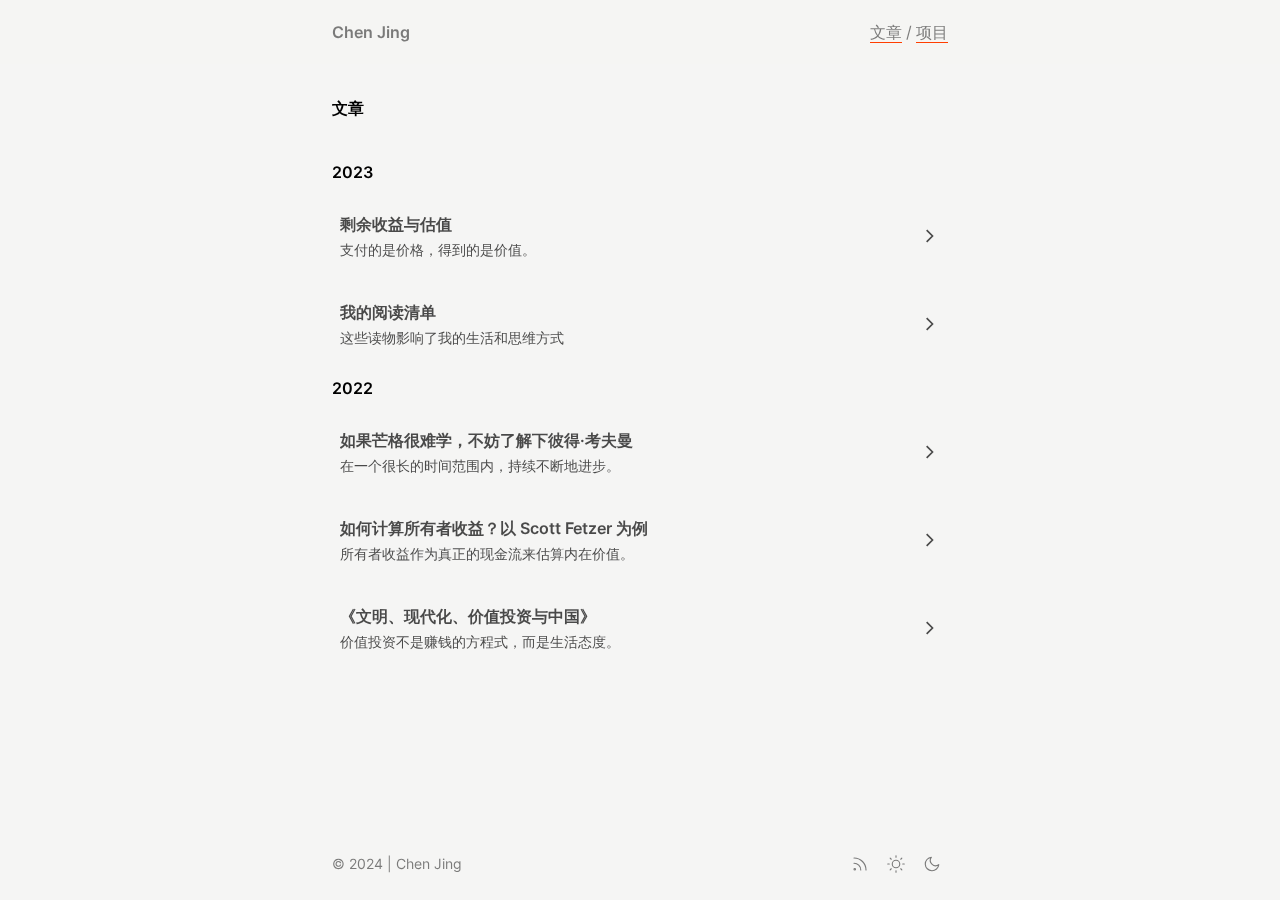
==== commit ce99df43: "update" ====
--- a/blog/index.html
+++ b/blog/index.html
@@ -1,4 +1,4 @@
-<!DOCTYPE html><html lang="en"> <head><!-- Global Metadata --><meta charset="utf-8"><meta name="viewport" content="width=device-width,initial-scale=1"><link rel="icon" type="image/svg+xml" href="/favicon-dark.svg" media="(prefers-color-scheme: dark)"><link rel="icon" type="image/svg+xml" href="/favicon-light.svg" media="(prefers-color-scheme: light)"><link rel="icon" type="image/x-icon" href="/favicon-light.svg"><meta name="generator" content="Astro v4.11.6"><!-- Font preloads --><link rel="preload" href="/_astro/inter-latin-400-normal.BT1H-PT_.woff2" as="font" type="font/woff2" crossorigin><link rel="preload" href="/_astro/inter-latin-600-normal.B2Ssfs8e.woff2" as="font" type="font/woff2" crossorigin><link rel="preload" href="/_astro/lora-latin-400-normal.CvHVDnm4.woff2" as="font" type="font/woff2" crossorigin><link rel="preload" href="/_astro/lora-latin-600-normal.DUWh3m6k.woff2" as="font" type="font/woff2" crossorigin><!-- Canonical URL --><link rel="canonical" href="https://astro-nano-demo.vercel.app/blog/"><!-- Primary Meta Tags --><title>文章 | Chen Jing</title><meta name="title" content="文章 | Chen Jing"><meta name="description" content="文字记录我生命的章节"><!-- Open Graph / Facebook --><meta property="og:type" content="website"><meta property="og:url" content="https://astro-nano-demo.vercel.app/blog/"><meta property="og:title" content="文章 | Chen Jing"><meta property="og:description" content="文字记录我生命的章节"><meta property="og:image" content="https://astro-nano-demo.vercel.app/nano.png"><!-- Twitter --><meta property="twitter:card" content="summary_large_image"><meta property="twitter:url" content="https://astro-nano-demo.vercel.app/blog/"><meta property="twitter:title" content="文章 | Chen Jing"><meta property="twitter:description" content="文字记录我生命的章节"><meta property="twitter:image" content="https://astro-nano-demo.vercel.app/nano.png"><meta name="astro-view-transitions-enabled" content="true"><meta name="astro-view-transitions-fallback" content="animate"><script>
+<!DOCTYPE html><html lang="zh"> <head><!-- Global Metadata --><meta charset="utf-8"><meta name="viewport" content="width=device-width,initial-scale=1"><link rel="icon" type="image/svg+xml" href="/favicon-dark.svg" media="(prefers-color-scheme: dark)"><link rel="icon" type="image/svg+xml" href="/favicon-light.svg" media="(prefers-color-scheme: light)"><link rel="icon" type="image/x-icon" href="/favicon-light.svg"><meta name="generator" content="Astro v4.11.6"><!-- Font preloads --><link rel="preload" href="/_astro/inter-latin-400-normal.BT1H-PT_.woff2" as="font" type="font/woff2" crossorigin><link rel="preload" href="/_astro/inter-latin-600-normal.B2Ssfs8e.woff2" as="font" type="font/woff2" crossorigin><link rel="preload" href="/_astro/lora-latin-400-normal.CvHVDnm4.woff2" as="font" type="font/woff2" crossorigin><link rel="preload" href="/_astro/lora-latin-600-normal.DUWh3m6k.woff2" as="font" type="font/woff2" crossorigin><!-- Canonical URL --><link rel="canonical" href="https://astro-nano-demo.vercel.app/blog/"><!-- Primary Meta Tags --><title>文章 | Chen Jing</title><meta name="title" content="文章 | Chen Jing"><meta name="description" content="文字记录我生命的点滴"><!-- Open Graph / Facebook --><meta property="og:type" content="website"><meta property="og:url" content="https://astro-nano-demo.vercel.app/blog/"><meta property="og:title" content="文章 | Chen Jing"><meta property="og:description" content="文字记录我生命的点滴"><meta property="og:image" content="https://img.chenjing.tech/file/4fbda5e800b9c27c06d20.png"><!-- Twitter --><meta property="twitter:card" content="summary_large_image"><meta property="twitter:url" content="https://astro-nano-demo.vercel.app/blog/"><meta property="twitter:title" content="文章 | Chen Jing"><meta property="twitter:description" content="文字记录我生命的点滴"><meta property="twitter:image" content="https://img.chenjing.tech/file/4fbda5e800b9c27c06d20.png"><meta name="astro-view-transitions-enabled" content="true"><meta name="astro-view-transitions-fallback" content="animate"><script>
   function init() {
     preloadTheme();
     onScroll();
@@ -106,21 +106,21 @@
   document.addEventListener("DOMContentLoaded", () => init());
   document.addEventListener("astro:after-swap", () => init());
   preloadTheme();
-</script><link rel="stylesheet" href="/_astro/_slug_.Cnoe1FKB.css"><script type="module" src="/_astro/hoisted.BMnUj_RX.js"></script></head> <body> <header> <div class="mx-auto max-w-screen-sm px-3">  <div class="flex flex-wrap gap-y-2 justify-between"> <a href="/" target="_self" class="inline-block decoration-black/15 dark:decoration-white/50 hover:decoration-black/25 hover:dark:decoration-white/50 text-current hover:text-black hover:dark:text-white transition-colors duration-300 ease-in-out">  <div class="font-semibold"> Chen Jing </div>  </a> <nav class="flex gap-1"> <a href="/blog" target="_self" class="inline-block decoration-black/15 dark:decoration-white/50 hover:decoration-black/25 hover:dark:decoration-white/50 text-current hover:text-black hover:dark:text-white transition-colors duration-300 ease-in-out underline underline-offset-2"> 
+</script><link rel="stylesheet" href="/_astro/_slug_.DA3J8DN5.css"><script type="module" src="/_astro/hoisted.BMnUj_RX.js"></script></head> <body> <header> <div class="mx-auto max-w-screen-sm px-3">  <div class="flex flex-wrap gap-y-2 justify-between"> <a href="/" target="_self" class="inline-block decoration-orange-600 dark:decoration-white/50 hover:no-underline hover:decoration-black/25 hover:dark:decoration-white/50 text-current hover:text-orange-600 hover:dark:text-white transition-colors duration-300 ease-in-out">  <div class="font-semibold"> Chen Jing </div>  </a> <nav class="flex gap-1"> <a href="/blog" target="_self" class="inline-block decoration-orange-600 dark:decoration-white/50 hover:no-underline hover:decoration-black/25 hover:dark:decoration-white/50 text-current hover:text-orange-600 hover:dark:text-white transition-colors duration-300 ease-in-out underline underline-offset-4"> 
 文章
  </a> <!-- <span>
           {`/`}
         </span>
         <Link href="/work">
           工作
-        </Link> --> <span> / </span> <a href="/projects" target="_self" class="inline-block decoration-black/15 dark:decoration-white/50 hover:decoration-black/25 hover:dark:decoration-white/50 text-current hover:text-black hover:dark:text-white transition-colors duration-300 ease-in-out underline underline-offset-2"> 
+        </Link> --> <span> / </span> <a href="/projects" target="_self" class="inline-block decoration-orange-600 dark:decoration-white/50 hover:no-underline hover:decoration-black/25 hover:dark:decoration-white/50 text-current hover:text-orange-600 hover:dark:text-white transition-colors duration-300 ease-in-out underline underline-offset-4"> 
 项目
  </a> </nav> </div>  </div> </header> <main>  <div class="mx-auto max-w-screen-sm px-3">  <div class="space-y-10"> <div class="animate font-semibold text-black dark:text-white">
 文章
-</div> <div class="space-y-4"> <section class="animate space-y-4"> <div class="font-semibold text-black dark:text-white"> 2024 </div> <div> <ul class="flex flex-col gap-4"> <li> <a href="/blog/01-getting-started" class="relative group flex flex-nowrap py-3 px-2 pr-5  dark:border-white/20 hover:bg-black/5 dark:hover:bg-white/5 hover:text-black dark:hover:text-white transition-colors duration-300 ease-in-out"> <div class="flex flex-col flex-1 truncate"> <div class="font-semibold"> Getting started </div> <div class="text-sm pt-1"> Hit the ground running. </div> </div> <svg xmlns="http://www.w3.org/2000/svg" viewBox="0 0 24 24" class="absolute top-1/2 right-2 -translate-y-1/2 size-5 stroke-2 fill-none stroke-current"> <line x1="5" y1="12" x2="19" y2="12" class="translate-x-3 group-hover:translate-x-0 scale-x-0 group-hover:scale-x-100 transition-transform duration-300 ease-in-out"></line> <polyline points="12 5 19 12 12 19" class="-translate-x-1 group-hover:translate-x-0 transition-transform duration-300 ease-in-out"></polyline> </svg> </a> </li> </ul> </div> </section><section class="animate space-y-4"> <div class="font-semibold text-black dark:text-white"> 2022 </div> <div> <ul class="flex flex-col gap-4"> <li> <a href="/blog/01-learning-from-peter-kaufman" class="relative group flex flex-nowrap py-3 px-2 pr-5  dark:border-white/20 hover:bg-black/5 dark:hover:bg-white/5 hover:text-black dark:hover:text-white transition-colors duration-300 ease-in-out"> <div class="flex flex-col flex-1 truncate"> <div class="font-semibold"> 如果芒格很难学，不妨了解下彼得·考夫曼 </div> <div class="text-sm pt-1"> 在一个很长的时间范围内能持续不断地进步。 </div> </div> <svg xmlns="http://www.w3.org/2000/svg" viewBox="0 0 24 24" class="absolute top-1/2 right-2 -translate-y-1/2 size-5 stroke-2 fill-none stroke-current"> <line x1="5" y1="12" x2="19" y2="12" class="translate-x-3 group-hover:translate-x-0 scale-x-0 group-hover:scale-x-100 transition-transform duration-300 ease-in-out"></line> <polyline points="12 5 19 12 12 19" class="-translate-x-1 group-hover:translate-x-0 transition-transform duration-300 ease-in-out"></polyline> </svg> </a> </li> </ul> </div> </section> </div> </div>  </div>  </main> <footer class="animate"> <div class="mx-auto max-w-screen-sm px-3">  <div class="relative"> <div class="absolute right-0 -top-20"> <button id="back-to-top" class="relative group w-fit flex pl-8 pr-3 py-1.5 flex-nowrap rounded border border-black/15 dark:border-white/20 hover:bg-black/5 dark:hover:bg-white/5 hover:text-black dark:hover:text-white transition-colors duration-300 ease-in-out"> <svg xmlns="http://www.w3.org/2000/svg" viewBox="0 0 24 24" class="absolute top-1/2 left-2 -translate-y-1/2 size-4 stroke-2 fill-none stroke-current rotate-90"> <line x1="5" y1="12" x2="19" y2="12" class="translate-x-2 group-hover:translate-x-0 scale-x-0 group-hover:scale-x-100 transition-transform duration-300 ease-in-out"></line> <polyline points="12 5 5 12 12 19" class="translate-x-1 group-hover:translate-x-0 transition-transform duration-300 ease-in-out"></polyline> </svg> <div class="text-sm">
+</div> <div class="space-y-4"> <section class="animate space-y-4"> <div class="font-semibold text-black dark:text-white"> 2023 </div> <div> <ul class="flex flex-col gap-4"> <li> <a href="/blog/05-residual-earnings" class="relative group flex flex-nowrap py-3 px-2 pr-5 text-black/70 dark:text-white/90 dark:border-white/20 hover:bg-black/5 dark:hover:bg-white/5 hover:text-black dark:hover:text-white transition-colors duration-300 ease-in-out"> <div class="flex flex-col flex-1 truncate"> <div class="font-semibold"> 剩余收益与估值 </div> <div class="text-sm pt-1"> 支付的是价格，得到的是价值。 </div> </div> <svg xmlns="http://www.w3.org/2000/svg" viewBox="0 0 24 24" class="absolute top-1/2 right-2 -translate-y-1/2 size-5 stroke-2 fill-none stroke-current"> <line x1="5" y1="12" x2="19" y2="12" class="translate-x-3 group-hover:translate-x-0 scale-x-0 group-hover:scale-x-100 transition-transform duration-300 ease-in-out"></line> <polyline points="12 5 19 12 12 19" class="-translate-x-1 group-hover:translate-x-0 transition-transform duration-300 ease-in-out"></polyline> </svg> </a> </li><li> <a href="/blog/04-my-booklists" class="relative group flex flex-nowrap py-3 px-2 pr-5 text-black/70 dark:text-white/90 dark:border-white/20 hover:bg-black/5 dark:hover:bg-white/5 hover:text-black dark:hover:text-white transition-colors duration-300 ease-in-out"> <div class="flex flex-col flex-1 truncate"> <div class="font-semibold"> 我的阅读清单 </div> <div class="text-sm pt-1"> 这些读物影响了我的生活和思维方式 </div> </div> <svg xmlns="http://www.w3.org/2000/svg" viewBox="0 0 24 24" class="absolute top-1/2 right-2 -translate-y-1/2 size-5 stroke-2 fill-none stroke-current"> <line x1="5" y1="12" x2="19" y2="12" class="translate-x-3 group-hover:translate-x-0 scale-x-0 group-hover:scale-x-100 transition-transform duration-300 ease-in-out"></line> <polyline points="12 5 19 12 12 19" class="-translate-x-1 group-hover:translate-x-0 transition-transform duration-300 ease-in-out"></polyline> </svg> </a> </li> </ul> </div> </section><section class="animate space-y-4"> <div class="font-semibold text-black dark:text-white"> 2022 </div> <div> <ul class="flex flex-col gap-4"> <li> <a href="/blog/01-learning-from-peter-kaufman" class="relative group flex flex-nowrap py-3 px-2 pr-5 text-black/70 dark:text-white/90 dark:border-white/20 hover:bg-black/5 dark:hover:bg-white/5 hover:text-black dark:hover:text-white transition-colors duration-300 ease-in-out"> <div class="flex flex-col flex-1 truncate"> <div class="font-semibold"> 如果芒格很难学，不妨了解下彼得·考夫曼 </div> <div class="text-sm pt-1"> 在一个很长的时间范围内，持续不断地进步。 </div> </div> <svg xmlns="http://www.w3.org/2000/svg" viewBox="0 0 24 24" class="absolute top-1/2 right-2 -translate-y-1/2 size-5 stroke-2 fill-none stroke-current"> <line x1="5" y1="12" x2="19" y2="12" class="translate-x-3 group-hover:translate-x-0 scale-x-0 group-hover:scale-x-100 transition-transform duration-300 ease-in-out"></line> <polyline points="12 5 19 12 12 19" class="-translate-x-1 group-hover:translate-x-0 transition-transform duration-300 ease-in-out"></polyline> </svg> </a> </li><li> <a href="/blog/03-how-to-calculate-owner-earnings" class="relative group flex flex-nowrap py-3 px-2 pr-5 text-black/70 dark:text-white/90 dark:border-white/20 hover:bg-black/5 dark:hover:bg-white/5 hover:text-black dark:hover:text-white transition-colors duration-300 ease-in-out"> <div class="flex flex-col flex-1 truncate"> <div class="font-semibold"> 如何计算所有者收益？以 Scott Fetzer 为例 </div> <div class="text-sm pt-1"> 所有者收益作为真正的现金流来估算内在价值。 </div> </div> <svg xmlns="http://www.w3.org/2000/svg" viewBox="0 0 24 24" class="absolute top-1/2 right-2 -translate-y-1/2 size-5 stroke-2 fill-none stroke-current"> <line x1="5" y1="12" x2="19" y2="12" class="translate-x-3 group-hover:translate-x-0 scale-x-0 group-hover:scale-x-100 transition-transform duration-300 ease-in-out"></line> <polyline points="12 5 19 12 12 19" class="-translate-x-1 group-hover:translate-x-0 transition-transform duration-300 ease-in-out"></polyline> </svg> </a> </li><li> <a href="/blog/02-li-lu-value-investing-china" class="relative group flex flex-nowrap py-3 px-2 pr-5 text-black/70 dark:text-white/90 dark:border-white/20 hover:bg-black/5 dark:hover:bg-white/5 hover:text-black dark:hover:text-white transition-colors duration-300 ease-in-out"> <div class="flex flex-col flex-1 truncate"> <div class="font-semibold"> 《文明、现代化、价值投资与中国》 </div> <div class="text-sm pt-1"> 价值投资不是赚钱的方程式，而是生活态度。 </div> </div> <svg xmlns="http://www.w3.org/2000/svg" viewBox="0 0 24 24" class="absolute top-1/2 right-2 -translate-y-1/2 size-5 stroke-2 fill-none stroke-current"> <line x1="5" y1="12" x2="19" y2="12" class="translate-x-3 group-hover:translate-x-0 scale-x-0 group-hover:scale-x-100 transition-transform duration-300 ease-in-out"></line> <polyline points="12 5 19 12 12 19" class="-translate-x-1 group-hover:translate-x-0 transition-transform duration-300 ease-in-out"></polyline> </svg> </a> </li> </ul> </div> </section> </div> </div>  </div>  </main> <footer class="animate"> <div class="mx-auto max-w-screen-sm px-3">  <div class="relative"> <div class="absolute right-0 -top-20"> <button id="back-to-top" class="relative group w-fit flex pl-8 pr-3 py-1.5 flex-nowrap rounded border border-black/15 dark:border-white/20 hover:bg-black/5 dark:hover:bg-white/5 hover:text-black dark:hover:text-white transition-colors duration-300 ease-in-out"> <svg xmlns="http://www.w3.org/2000/svg" viewBox="0 0 24 24" class="absolute top-1/2 left-2 -translate-y-1/2 size-4 stroke-2 fill-none stroke-current rotate-90"> <line x1="5" y1="12" x2="19" y2="12" class="translate-x-2 group-hover:translate-x-0 scale-x-0 group-hover:scale-x-100 transition-transform duration-300 ease-in-out"></line> <polyline points="12 5 5 12 12 19" class="translate-x-1 group-hover:translate-x-0 transition-transform duration-300 ease-in-out"></polyline> </svg> <div class="text-sm">
 返回顶部
 </div> </button> </div> </div> <div class="flex justify-between items-center"> <div>
-&copy; 2024 | Chen Jing </div> <div class="flex flex-wrap gap-1 items-center"> <button id="light-theme-button" aria-label="Light theme" class="group size-8 flex items-center justify-center rounded-full"> <svg xmlns="http://www.w3.org/2000/svg" width="18" height="18" viewBox="0 0 24 24" fill="none" stroke="currentColor" stroke-width="1.5" stroke-linecap="round" stroke-linejoin="round" class="group-hover:stroke-black group-hover:dark:stroke-white transition-colors duration-300 ease-in-out"> <circle cx="12" cy="12" r="5"></circle> <line x1="12" y1="1" x2="12" y2="3"></line> <line x1="12" y1="21" x2="12" y2="23"></line> <line x1="4.22" y1="4.22" x2="5.64" y2="5.64"></line> <line x1="18.36" y1="18.36" x2="19.78" y2="19.78"></line> <line x1="1" y1="12" x2="3" y2="12"></line> <line x1="21" y1="12" x2="23" y2="12"></line> <line x1="4.22" y1="19.78" x2="5.64" y2="18.36"></line> <line x1="18.36" y1="5.64" x2="19.78" y2="4.22"></line> </svg> </button> <button id="dark-theme-button" aria-label="Dark theme" class="group size-8 flex items-center justify-center rounded-full"> <svg xmlns="http://www.w3.org/2000/svg" width="18" height="18" viewBox="0 0 24 24" fill="none" stroke="currentColor" stroke-width="1.5" stroke-linecap="round" stroke-linejoin="round" class="group-hover:stroke-black group-hover:dark:stroke-white transition-colors duration-300 ease-in-out"> <path d="M21 12.79A9 9 0 1 1 11.21 3 7 7 0 0 0 21 12.79z"></path> </svg> </button> <!-- <button
+&copy; 2024 | Chen Jing </div> <div class="flex flex-wrap gap-1 items-center"> <a href="/rss.xml" aria-label="RSS Feed" class="group size-8 flex items-center justify-center rounded-full"> <svg xmlns="http://www.w3.org/2000/svg" width="18" height="18" viewBox="0 0 24 24" fill="none" stroke="currentColor" stroke-width="1.5" stroke-linecap="round" stroke-linejoin="round" class="group-hover:stroke-black group-hover:dark:stroke-white transition-colors duration-300 ease-in-out"> <path d="M4 11a9 9 0 0 1 9 9"></path> <path d="M4 4a16 16 0 0 1 16 16"></path> <circle cx="5" cy="19" r="1"></circle> </svg> </a> <button id="light-theme-button" aria-label="Light theme" class="group size-8 flex items-center justify-center rounded-full"> <svg xmlns="http://www.w3.org/2000/svg" width="18" height="18" viewBox="0 0 24 24" fill="none" stroke="currentColor" stroke-width="1.5" stroke-linecap="round" stroke-linejoin="round" class="group-hover:stroke-black group-hover:dark:stroke-white transition-colors duration-300 ease-in-out"> <circle cx="12" cy="12" r="5"></circle> <line x1="12" y1="1" x2="12" y2="3"></line> <line x1="12" y1="21" x2="12" y2="23"></line> <line x1="4.22" y1="4.22" x2="5.64" y2="5.64"></line> <line x1="18.36" y1="18.36" x2="19.78" y2="19.78"></line> <line x1="1" y1="12" x2="3" y2="12"></line> <line x1="21" y1="12" x2="23" y2="12"></line> <line x1="4.22" y1="19.78" x2="5.64" y2="18.36"></line> <line x1="18.36" y1="5.64" x2="19.78" y2="4.22"></line> </svg> </button> <button id="dark-theme-button" aria-label="Dark theme" class="group size-8 flex items-center justify-center rounded-full"> <svg xmlns="http://www.w3.org/2000/svg" width="18" height="18" viewBox="0 0 24 24" fill="none" stroke="currentColor" stroke-width="1.5" stroke-linecap="round" stroke-linejoin="round" class="group-hover:stroke-black group-hover:dark:stroke-white transition-colors duration-300 ease-in-out"> <path d="M21 12.79A9 9 0 1 1 11.21 3 7 7 0 0 0 21 12.79z"></path> </svg> </button> <!-- <button
           id="system-theme-button"
           aria-label="System theme"
           class="group size-8 flex items-center justify-center rounded-full"
--- a/_astro/_slug_.DA3J8DN5.css
+++ b/_astro/_slug_.DA3J8DN5.css
@@ -0,0 +1 @@
+*,:before,:after{box-sizing:border-box;border-width:0;border-style:solid;border-color:#e5e7eb}:before,:after{--tw-content: ""}html,:host{line-height:1.5;-webkit-text-size-adjust:100%;-moz-tab-size:4;-o-tab-size:4;tab-size:4;font-family:Inter,ui-sans-serif,system-ui,sans-serif,"Apple Color Emoji","Segoe UI Emoji",Segoe UI Symbol,"Noto Color Emoji";font-feature-settings:normal;font-variation-settings:normal;-webkit-tap-highlight-color:transparent}body{margin:0;line-height:inherit}hr{height:0;color:inherit;border-top-width:1px}abbr:where([title]){-webkit-text-decoration:underline dotted;text-decoration:underline dotted}h1,h2,h3,h4,h5,h6{font-size:inherit;font-weight:inherit}a{color:inherit;text-decoration:inherit}b,strong{font-weight:bolder}code,kbd,samp,pre{font-family:ui-monospace,SFMono-Regular,Menlo,Monaco,Consolas,Liberation Mono,Courier New,monospace;font-feature-settings:normal;font-variation-settings:normal;font-size:1em}small{font-size:80%}sub,sup{font-size:75%;line-height:0;position:relative;vertical-align:baseline}sub{bottom:-.25em}sup{top:-.5em}table{text-indent:0;border-color:inherit;border-collapse:collapse}button,input,optgroup,select,textarea{font-family:inherit;font-feature-settings:inherit;font-variation-settings:inherit;font-size:100%;font-weight:inherit;line-height:inherit;letter-spacing:inherit;color:inherit;margin:0;padding:0}button,select{text-transform:none}button,input:where([type=button]),input:where([type=reset]),input:where([type=submit]){-webkit-appearance:button;background-color:transparent;background-image:none}:-moz-focusring{outline:auto}:-moz-ui-invalid{box-shadow:none}progress{vertical-align:baseline}::-webkit-inner-spin-button,::-webkit-outer-spin-button{height:auto}[type=search]{-webkit-appearance:textfield;outline-offset:-2px}::-webkit-search-decoration{-webkit-appearance:none}::-webkit-file-upload-button{-webkit-appearance:button;font:inherit}summary{display:list-item}blockquote,dl,dd,h1,h2,h3,h4,h5,h6,hr,figure,p,pre{margin:0}fieldset{margin:0;padding:0}legend{padding:0}ol,ul,menu{list-style:none;margin:0;padding:0}dialog{padding:0}textarea{resize:vertical}input::-moz-placeholder,textarea::-moz-placeholder{opacity:1;color:#9ca3af}input::placeholder,textarea::placeholder{opacity:1;color:#9ca3af}button,[role=button]{cursor:pointer}:disabled{cursor:default}img,svg,video,canvas,audio,iframe,embed,object{display:block;vertical-align:middle}img,video{max-width:100%;height:auto}[hidden]{display:none}*,:before,:after{--tw-border-spacing-x: 0;--tw-border-spacing-y: 0;--tw-translate-x: 0;--tw-translate-y: 0;--tw-rotate: 0;--tw-skew-x: 0;--tw-skew-y: 0;--tw-scale-x: 1;--tw-scale-y: 1;--tw-pan-x: ;--tw-pan-y: ;--tw-pinch-zoom: ;--tw-scroll-snap-strictness: proximity;--tw-gradient-from-position: ;--tw-gradient-via-position: ;--tw-gradient-to-position: ;--tw-ordinal: ;--tw-slashed-zero: ;--tw-numeric-figure: ;--tw-numeric-spacing: ;--tw-numeric-fraction: ;--tw-ring-inset: ;--tw-ring-offset-width: 0px;--tw-ring-offset-color: #fff;--tw-ring-color: rgb(59 130 246 / .5);--tw-ring-offset-shadow: 0 0 #0000;--tw-ring-shadow: 0 0 #0000;--tw-shadow: 0 0 #0000;--tw-shadow-colored: 0 0 #0000;--tw-blur: ;--tw-brightness: ;--tw-contrast: ;--tw-grayscale: ;--tw-hue-rotate: ;--tw-invert: ;--tw-saturate: ;--tw-sepia: ;--tw-drop-shadow: ;--tw-backdrop-blur: ;--tw-backdrop-brightness: ;--tw-backdrop-contrast: ;--tw-backdrop-grayscale: ;--tw-backdrop-hue-rotate: ;--tw-backdrop-invert: ;--tw-backdrop-opacity: ;--tw-backdrop-saturate: ;--tw-backdrop-sepia: ;--tw-contain-size: ;--tw-contain-layout: ;--tw-contain-paint: ;--tw-contain-style: }::backdrop{--tw-border-spacing-x: 0;--tw-border-spacing-y: 0;--tw-translate-x: 0;--tw-translate-y: 0;--tw-rotate: 0;--tw-skew-x: 0;--tw-skew-y: 0;--tw-scale-x: 1;--tw-scale-y: 1;--tw-pan-x: ;--tw-pan-y: ;--tw-pinch-zoom: ;--tw-scroll-snap-strictness: proximity;--tw-gradient-from-position: ;--tw-gradient-via-position: ;--tw-gradient-to-position: ;--tw-ordinal: ;--tw-slashed-zero: ;--tw-numeric-figure: ;--tw-numeric-spacing: ;--tw-numeric-fraction: ;--tw-ring-inset: ;--tw-ring-offset-width: 0px;--tw-ring-offset-color: #fff;--tw-ring-color: rgb(59 130 246 / .5);--tw-ring-offset-shadow: 0 0 #0000;--tw-ring-shadow: 0 0 #0000;--tw-shadow: 0 0 #0000;--tw-shadow-colored: 0 0 #0000;--tw-blur: ;--tw-brightness: ;--tw-contrast: ;--tw-grayscale: ;--tw-hue-rotate: ;--tw-invert: ;--tw-saturate: ;--tw-sepia: ;--tw-drop-shadow: ;--tw-backdrop-blur: ;--tw-backdrop-brightness: ;--tw-backdrop-contrast: ;--tw-backdrop-grayscale: ;--tw-backdrop-hue-rotate: ;--tw-backdrop-invert: ;--tw-backdrop-opacity: ;--tw-backdrop-saturate: ;--tw-backdrop-sepia: ;--tw-contain-size: ;--tw-contain-layout: ;--tw-contain-paint: ;--tw-contain-style: }.absolute{position:absolute}.relative{position:relative}.-top-20{top:-5rem}.left-2{left:.5rem}.right-0{right:0}.right-2{right:.5rem}.top-1\/2{top:50%}.mx-auto{margin-left:auto;margin-right:auto}.my-10{margin-top:2.5rem;margin-bottom:2.5rem}.ml-0{margin-left:0}.line-clamp-1{overflow:hidden;display:-webkit-box;-webkit-box-orient:vertical;-webkit-line-clamp:1}.inline-block{display:inline-block}.flex{display:flex}.size-4{width:1rem;height:1rem}.size-5{width:1.25rem;height:1.25rem}.size-8{width:2rem;height:2rem}.w-fit{width:-moz-fit-content;width:fit-content}.max-w-screen-sm{max-width:640px}.flex-1{flex:1 1 0%}.-translate-x-1{--tw-translate-x: -.25rem;transform:translate(var(--tw-translate-x),var(--tw-translate-y)) rotate(var(--tw-rotate)) skew(var(--tw-skew-x)) skewY(var(--tw-skew-y)) scaleX(var(--tw-scale-x)) scaleY(var(--tw-scale-y))}.-translate-y-1\/2{--tw-translate-y: -50%;transform:translate(var(--tw-translate-x),var(--tw-translate-y)) rotate(var(--tw-rotate)) skew(var(--tw-skew-x)) skewY(var(--tw-skew-y)) scaleX(var(--tw-scale-x)) scaleY(var(--tw-scale-y))}.translate-x-1{--tw-translate-x: .25rem;transform:translate(var(--tw-translate-x),var(--tw-translate-y)) rotate(var(--tw-rotate)) skew(var(--tw-skew-x)) skewY(var(--tw-skew-y)) scaleX(var(--tw-scale-x)) scaleY(var(--tw-scale-y))}.translate-x-2{--tw-translate-x: .5rem;transform:translate(var(--tw-translate-x),var(--tw-translate-y)) rotate(var(--tw-rotate)) skew(var(--tw-skew-x)) skewY(var(--tw-skew-y)) scaleX(var(--tw-scale-x)) scaleY(var(--tw-scale-y))}.translate-x-3{--tw-translate-x: .75rem;transform:translate(var(--tw-translate-x),var(--tw-translate-y)) rotate(var(--tw-rotate)) skew(var(--tw-skew-x)) skewY(var(--tw-skew-y)) scaleX(var(--tw-scale-x)) scaleY(var(--tw-scale-y))}.rotate-90{--tw-rotate: 90deg;transform:translate(var(--tw-translate-x),var(--tw-translate-y)) rotate(var(--tw-rotate)) skew(var(--tw-skew-x)) skewY(var(--tw-skew-y)) scaleX(var(--tw-scale-x)) scaleY(var(--tw-scale-y))}.scale-x-0{--tw-scale-x: 0;transform:translate(var(--tw-translate-x),var(--tw-translate-y)) rotate(var(--tw-rotate)) skew(var(--tw-skew-x)) skewY(var(--tw-skew-y)) scaleX(var(--tw-scale-x)) scaleY(var(--tw-scale-y))}.flex-col{flex-direction:column}.flex-wrap{flex-wrap:wrap}.flex-nowrap{flex-wrap:nowrap}.items-center{align-items:center}.justify-center{justify-content:center}.justify-between{justify-content:space-between}.gap-1{gap:.25rem}.gap-1\.5{gap:.375rem}.gap-2{gap:.5rem}.gap-4{gap:1rem}.gap-x-2{-moz-column-gap:.5rem;column-gap:.5rem}.gap-y-2{row-gap:.5rem}.space-y-1>:not([hidden])~:not([hidden]){--tw-space-y-reverse: 0;margin-top:calc(.25rem * calc(1 - var(--tw-space-y-reverse)));margin-bottom:calc(.25rem * var(--tw-space-y-reverse))}.space-y-10>:not([hidden])~:not([hidden]){--tw-space-y-reverse: 0;margin-top:calc(2.5rem * calc(1 - var(--tw-space-y-reverse)));margin-bottom:calc(2.5rem * var(--tw-space-y-reverse))}.space-y-16>:not([hidden])~:not([hidden]){--tw-space-y-reverse: 0;margin-top:calc(4rem * calc(1 - var(--tw-space-y-reverse)));margin-bottom:calc(4rem * var(--tw-space-y-reverse))}.space-y-4>:not([hidden])~:not([hidden]){--tw-space-y-reverse: 0;margin-top:calc(1rem * calc(1 - var(--tw-space-y-reverse)));margin-bottom:calc(1rem * var(--tw-space-y-reverse))}.space-y-6>:not([hidden])~:not([hidden]){--tw-space-y-reverse: 0;margin-top:calc(1.5rem * calc(1 - var(--tw-space-y-reverse)));margin-bottom:calc(1.5rem * var(--tw-space-y-reverse))}.truncate{overflow:hidden;text-overflow:ellipsis;white-space:nowrap}.text-nowrap{text-wrap:nowrap}.rounded{border-radius:.25rem}.rounded-full{border-radius:9999px}.border{border-width:1px}.border-black\/15{border-color:#00000026}.fill-none{fill:none}.stroke-current{stroke:currentColor}.stroke-2{stroke-width:2}.px-2{padding-left:.5rem;padding-right:.5rem}.px-3{padding-left:.75rem;padding-right:.75rem}.py-1\.5{padding-top:.375rem;padding-bottom:.375rem}.py-3{padding-top:.75rem;padding-bottom:.75rem}.pl-7{padding-left:1.75rem}.pl-8{padding-left:2rem}.pr-3{padding-right:.75rem}.pr-5{padding-right:1.25rem}.pt-1{padding-top:.25rem}.pt-4{padding-top:1rem}.text-2xl{font-size:1.5rem;line-height:2rem}.text-sm{font-size:.875rem;line-height:1.25rem}.text-xl{font-size:1.25rem;line-height:1.75rem}.font-semibold{font-weight:600}.text-black{--tw-text-opacity: 1;color:rgb(0 0 0 / var(--tw-text-opacity))}.text-black\/70{color:#000000b3}.text-current{color:currentColor}.underline{text-decoration-line:underline}.decoration-orange-600{text-decoration-color:#ea580c}.underline-offset-4{text-underline-offset:4px}.opacity-75{opacity:.75}.filter{filter:var(--tw-blur) var(--tw-brightness) var(--tw-contrast) var(--tw-grayscale) var(--tw-hue-rotate) var(--tw-invert) var(--tw-saturate) var(--tw-sepia) var(--tw-drop-shadow)}.transition{transition-property:color,background-color,border-color,text-decoration-color,fill,stroke,opacity,box-shadow,transform,filter,-webkit-backdrop-filter;transition-property:color,background-color,border-color,text-decoration-color,fill,stroke,opacity,box-shadow,transform,filter,backdrop-filter;transition-property:color,background-color,border-color,text-decoration-color,fill,stroke,opacity,box-shadow,transform,filter,backdrop-filter,-webkit-backdrop-filter;transition-timing-function:cubic-bezier(.4,0,.2,1);transition-duration:.15s}.transition-colors{transition-property:color,background-color,border-color,text-decoration-color,fill,stroke;transition-timing-function:cubic-bezier(.4,0,.2,1);transition-duration:.15s}.transition-transform{transition-property:transform;transition-timing-function:cubic-bezier(.4,0,.2,1);transition-duration:.15s}.duration-300{transition-duration:.3s}.ease-in-out{transition-timing-function:cubic-bezier(.4,0,.2,1)}article a{font-family:Inter,ui-sans-serif,system-ui,sans-serif,"Apple Color Emoji","Segoe UI Emoji",Segoe UI Symbol,"Noto Color Emoji";color:currentColor;text-decoration-line:underline;text-underline-offset:8px;text-decoration-color:#ea580c}article a:is(.dark *){text-decoration-color:#ffffff4d}article a{transition-property:color,background-color,border-color,text-decoration-color,fill,stroke;transition-duration:.3s;transition-timing-function:cubic-bezier(.4,0,.2,1)}article a:hover{--tw-text-opacity: 1;color:rgb(234 88 12 / var(--tw-text-opacity))}article a:hover:is(.dark *){--tw-text-opacity: 1;color:rgb(255 255 255 / var(--tw-text-opacity))}article a:hover{text-decoration-color:#00000040}article a:hover:is(.dark *){text-decoration-color:#ffffff80}html{overflow-y:scroll;color-scheme:light}html.dark{color-scheme:dark}html,body{width:100%;height:100%}body{font-family:Inter,ui-sans-serif,system-ui,sans-serif,"Apple Color Emoji","Segoe UI Emoji",Segoe UI Symbol,"Noto Color Emoji";-webkit-font-smoothing:antialiased;-moz-osx-font-smoothing:grayscale;display:flex;flex-direction:column;--tw-bg-opacity: 1;background-color:rgb(245 245 244 / var(--tw-bg-opacity))}body:is(.dark *){--tw-bg-opacity: 1;background-color:rgb(28 25 23 / var(--tw-bg-opacity))}body{color:#00000080}body:is(.dark *){color:#ffffffbf}header{position:fixed;top:0;left:0;right:0;z-index:50;padding-top:1.25rem;padding-bottom:1.25rem;background-color:#f5f5f41a}header:is(.dark *){background-color:#1c191740}header{--tw-saturate: saturate(2);filter:var(--tw-blur) var(--tw-brightness) var(--tw-contrast) var(--tw-grayscale) var(--tw-hue-rotate) var(--tw-invert) var(--tw-saturate) var(--tw-sepia) var(--tw-drop-shadow);--tw-backdrop-blur: blur(4px);-webkit-backdrop-filter:var(--tw-backdrop-blur) var(--tw-backdrop-brightness) var(--tw-backdrop-contrast) var(--tw-backdrop-grayscale) var(--tw-backdrop-hue-rotate) var(--tw-backdrop-invert) var(--tw-backdrop-opacity) var(--tw-backdrop-saturate) var(--tw-backdrop-sepia);backdrop-filter:var(--tw-backdrop-blur) var(--tw-backdrop-brightness) var(--tw-backdrop-contrast) var(--tw-backdrop-grayscale) var(--tw-backdrop-hue-rotate) var(--tw-backdrop-invert) var(--tw-backdrop-opacity) var(--tw-backdrop-saturate) var(--tw-backdrop-sepia)}main{flex:1 1 0%;padding-top:6rem;padding-bottom:6rem}footer{padding-top:1.25rem;padding-bottom:1.25rem;font-size:.875rem;line-height:1.25rem}article{color:var(--tw-prose-body);max-width:65ch}article :where(p):not(:where([class~=not-prose],[class~=not-prose] *)){margin-top:1.25em;margin-bottom:1.25em}article :where([class~=lead]):not(:where([class~=not-prose],[class~=not-prose] *)){color:var(--tw-prose-lead);font-size:1.25em;line-height:1.6;margin-top:1.2em;margin-bottom:1.2em}article :where(a):not(:where([class~=not-prose],[class~=not-prose] *)){color:var(--tw-prose-links);text-decoration:underline;font-weight:500}article :where(strong):not(:where([class~=not-prose],[class~=not-prose] *)){color:var(--tw-prose-bold);font-weight:600}article :where(a strong):not(:where([class~=not-prose],[class~=not-prose] *)){color:inherit}article :where(blockquote strong):not(:where([class~=not-prose],[class~=not-prose] *)){color:inherit}article :where(thead th strong):not(:where([class~=not-prose],[class~=not-prose] *)){color:inherit}article :where(ol):not(:where([class~=not-prose],[class~=not-prose] *)){list-style-type:decimal;margin-top:1.25em;margin-bottom:1.25em;padding-inline-start:1.625em}article :where(ol[type=A]):not(:where([class~=not-prose],[class~=not-prose] *)){list-style-type:upper-alpha}article :where(ol[type=a]):not(:where([class~=not-prose],[class~=not-prose] *)){list-style-type:lower-alpha}article :where(ol[type=A s]):not(:where([class~=not-prose],[class~=not-prose] *)){list-style-type:upper-alpha}article :where(ol[type=a s]):not(:where([class~=not-prose],[class~=not-prose] *)){list-style-type:lower-alpha}article :where(ol[type=I]):not(:where([class~=not-prose],[class~=not-prose] *)){list-style-type:upper-roman}article :where(ol[type=i]):not(:where([class~=not-prose],[class~=not-prose] *)){list-style-type:lower-roman}article :where(ol[type=I s]):not(:where([class~=not-prose],[class~=not-prose] *)){list-style-type:upper-roman}article :where(ol[type=i s]):not(:where([class~=not-prose],[class~=not-prose] *)){list-style-type:lower-roman}article :where(ol[type="1"]):not(:where([class~=not-prose],[class~=not-prose] *)){list-style-type:decimal}article :where(ul):not(:where([class~=not-prose],[class~=not-prose] *)){list-style-type:disc;margin-top:1.25em;margin-bottom:1.25em;padding-inline-start:1.625em}article :where(ol>li):not(:where([class~=not-prose],[class~=not-prose] *))::marker{font-weight:400;color:var(--tw-prose-counters)}article :where(ul>li):not(:where([class~=not-prose],[class~=not-prose] *))::marker{color:var(--tw-prose-bullets)}article :where(dt):not(:where([class~=not-prose],[class~=not-prose] *)){color:var(--tw-prose-headings);font-weight:600;margin-top:1.25em}article :where(hr):not(:where([class~=not-prose],[class~=not-prose] *)){border-color:var(--tw-prose-hr);border-top-width:1px;margin-top:3em;margin-bottom:3em}article :where(blockquote):not(:where([class~=not-prose],[class~=not-prose] *)){font-weight:500;font-style:italic;color:var(--tw-prose-quotes);border-inline-start-width:.25rem;border-inline-start-color:var(--tw-prose-quote-borders);quotes:"“""”""‘""’";margin-top:1.6em;margin-bottom:1.6em;padding-inline-start:1em}article :where(blockquote p:first-of-type):not(:where([class~=not-prose],[class~=not-prose] *)):before{content:open-quote}article :where(blockquote p:last-of-type):not(:where([class~=not-prose],[class~=not-prose] *)):after{content:close-quote}article :where(h1):not(:where([class~=not-prose],[class~=not-prose] *)){color:var(--tw-prose-headings);font-weight:800;font-size:2.25em;margin-top:0;margin-bottom:.8888889em;line-height:1.1111111}article :where(h1 strong):not(:where([class~=not-prose],[class~=not-prose] *)){font-weight:900;color:inherit}article :where(h2):not(:where([class~=not-prose],[class~=not-prose] *)){color:var(--tw-prose-headings);font-weight:700;font-size:1.5em;margin-top:2em;margin-bottom:1em;line-height:1.3333333}article :where(h2 strong):not(:where([class~=not-prose],[class~=not-prose] *)){font-weight:800;color:inherit}article :where(h3):not(:where([class~=not-prose],[class~=not-prose] *)){color:var(--tw-prose-headings);font-weight:600;font-size:1.25em;margin-top:1.6em;margin-bottom:.6em;line-height:1.6}article :where(h3 strong):not(:where([class~=not-prose],[class~=not-prose] *)){font-weight:700;color:inherit}article :where(h4):not(:where([class~=not-prose],[class~=not-prose] *)){color:var(--tw-prose-headings);font-weight:600;margin-top:1.5em;margin-bottom:.5em;line-height:1.5}article :where(h4 strong):not(:where([class~=not-prose],[class~=not-prose] *)){font-weight:700;color:inherit}article :where(img):not(:where([class~=not-prose],[class~=not-prose] *)){margin-top:2em;margin-bottom:2em}article :where(picture):not(:where([class~=not-prose],[class~=not-prose] *)){display:block;margin-top:2em;margin-bottom:2em}article :where(video):not(:where([class~=not-prose],[class~=not-prose] *)){margin-top:2em;margin-bottom:2em}article :where(kbd):not(:where([class~=not-prose],[class~=not-prose] *)){font-weight:500;font-family:inherit;color:var(--tw-prose-kbd);box-shadow:0 0 0 1px rgb(var(--tw-prose-kbd-shadows) / 10%),0 3px rgb(var(--tw-prose-kbd-shadows) / 10%);font-size:.875em;border-radius:.3125rem;padding-top:.1875em;padding-inline-end:.375em;padding-bottom:.1875em;padding-inline-start:.375em}article :where(code):not(:where([class~=not-prose],[class~=not-prose] *)){color:var(--tw-prose-code);font-weight:600;font-size:.875em}article :where(code):not(:where([class~=not-prose],[class~=not-prose] *)):before{content:"`"}article :where(code):not(:where([class~=not-prose],[class~=not-prose] *)):after{content:"`"}article :where(a code):not(:where([class~=not-prose],[class~=not-prose] *)){color:inherit}article :where(h1 code):not(:where([class~=not-prose],[class~=not-prose] *)){color:inherit}article :where(h2 code):not(:where([class~=not-prose],[class~=not-prose] *)){color:inherit;font-size:.875em}article :where(h3 code):not(:where([class~=not-prose],[class~=not-prose] *)){color:inherit;font-size:.9em}article :where(h4 code):not(:where([class~=not-prose],[class~=not-prose] *)){color:inherit}article :where(blockquote code):not(:where([class~=not-prose],[class~=not-prose] *)){color:inherit}article :where(thead th code):not(:where([class~=not-prose],[class~=not-prose] *)){color:inherit}article :where(pre):not(:where([class~=not-prose],[class~=not-prose] *)){color:var(--tw-prose-pre-code);background-color:var(--tw-prose-pre-bg);overflow-x:auto;font-weight:400;font-size:.875em;line-height:1.7142857;margin-top:1.7142857em;margin-bottom:1.7142857em;border-radius:.375rem;padding-top:.8571429em;padding-inline-end:1.1428571em;padding-bottom:.8571429em;padding-inline-start:1.1428571em}article :where(pre code):not(:where([class~=not-prose],[class~=not-prose] *)){background-color:transparent;border-width:0;border-radius:0;padding:0;font-weight:inherit;color:inherit;font-size:inherit;font-family:inherit;line-height:inherit}article :where(pre code):not(:where([class~=not-prose],[class~=not-prose] *)):before{content:none}article :where(pre code):not(:where([class~=not-prose],[class~=not-prose] *)):after{content:none}article :where(table):not(:where([class~=not-prose],[class~=not-prose] *)){width:100%;table-layout:auto;text-align:start;margin-top:2em;margin-bottom:2em;font-size:.875em;line-height:1.7142857}article :where(thead):not(:where([class~=not-prose],[class~=not-prose] *)){border-bottom-width:1px;border-bottom-color:var(--tw-prose-th-borders)}article :where(thead th):not(:where([class~=not-prose],[class~=not-prose] *)){color:var(--tw-prose-headings);font-weight:600;vertical-align:bottom;padding-inline-end:.5714286em;padding-bottom:.5714286em;padding-inline-start:.5714286em}article :where(tbody tr):not(:where([class~=not-prose],[class~=not-prose] *)){border-bottom-width:1px;border-bottom-color:var(--tw-prose-td-borders)}article :where(tbody tr:last-child):not(:where([class~=not-prose],[class~=not-prose] *)){border-bottom-width:0}article :where(tbody td):not(:where([class~=not-prose],[class~=not-prose] *)){vertical-align:baseline}article :where(tfoot):not(:where([class~=not-prose],[class~=not-prose] *)){border-top-width:1px;border-top-color:var(--tw-prose-th-borders)}article :where(tfoot td):not(:where([class~=not-prose],[class~=not-prose] *)){vertical-align:top}article :where(figure>*):not(:where([class~=not-prose],[class~=not-prose] *)){margin-top:0;margin-bottom:0}article :where(figcaption):not(:where([class~=not-prose],[class~=not-prose] *)){color:var(--tw-prose-captions);font-size:.875em;line-height:1.4285714;margin-top:.8571429em}article{--tw-prose-body: #374151;--tw-prose-headings: #111827;--tw-prose-lead: #4b5563;--tw-prose-links: #111827;--tw-prose-bold: #111827;--tw-prose-counters: #6b7280;--tw-prose-bullets: #d1d5db;--tw-prose-hr: #e5e7eb;--tw-prose-quotes: #111827;--tw-prose-quote-borders: #e5e7eb;--tw-prose-captions: #6b7280;--tw-prose-kbd: #111827;--tw-prose-kbd-shadows: 17 24 39;--tw-prose-code: #111827;--tw-prose-pre-code: #e5e7eb;--tw-prose-pre-bg: #1f2937;--tw-prose-th-borders: #d1d5db;--tw-prose-td-borders: #e5e7eb;--tw-prose-invert-body: #d1d5db;--tw-prose-invert-headings: #fff;--tw-prose-invert-lead: #9ca3af;--tw-prose-invert-links: #fff;--tw-prose-invert-bold: #fff;--tw-prose-invert-counters: #9ca3af;--tw-prose-invert-bullets: #4b5563;--tw-prose-invert-hr: #374151;--tw-prose-invert-quotes: #f3f4f6;--tw-prose-invert-quote-borders: #374151;--tw-prose-invert-captions: #9ca3af;--tw-prose-invert-kbd: #fff;--tw-prose-invert-kbd-shadows: 255 255 255;--tw-prose-invert-code: #fff;--tw-prose-invert-pre-code: #d1d5db;--tw-prose-invert-pre-bg: rgb(0 0 0 / 50%);--tw-prose-invert-th-borders: #4b5563;--tw-prose-invert-td-borders: #374151;font-size:1rem;line-height:1.75}article :where(picture>img):not(:where([class~=not-prose],[class~=not-prose] *)){margin-top:0;margin-bottom:0}article :where(li):not(:where([class~=not-prose],[class~=not-prose] *)){margin-top:.5em;margin-bottom:.5em}article :where(ol>li):not(:where([class~=not-prose],[class~=not-prose] *)){padding-inline-start:.375em}article :where(ul>li):not(:where([class~=not-prose],[class~=not-prose] *)){padding-inline-start:.375em}article :where(.prose>ul>li p):not(:where([class~=not-prose],[class~=not-prose] *)){margin-top:.75em;margin-bottom:.75em}article :where(.prose>ul>li>p:first-child):not(:where([class~=not-prose],[class~=not-prose] *)){margin-top:1.25em}article :where(.prose>ul>li>p:last-child):not(:where([class~=not-prose],[class~=not-prose] *)){margin-bottom:1.25em}article :where(.prose>ol>li>p:first-child):not(:where([class~=not-prose],[class~=not-prose] *)){margin-top:1.25em}article :where(.prose>ol>li>p:last-child):not(:where([class~=not-prose],[class~=not-prose] *)){margin-bottom:1.25em}article :where(ul ul,ul ol,ol ul,ol ol):not(:where([class~=not-prose],[class~=not-prose] *)){margin-top:.75em;margin-bottom:.75em}article :where(dl):not(:where([class~=not-prose],[class~=not-prose] *)){margin-top:1.25em;margin-bottom:1.25em}article :where(dd):not(:where([class~=not-prose],[class~=not-prose] *)){margin-top:.5em;padding-inline-start:1.625em}article :where(hr+*):not(:where([class~=not-prose],[class~=not-prose] *)){margin-top:0}article :where(h2+*):not(:where([class~=not-prose],[class~=not-prose] *)){margin-top:0}article :where(h3+*):not(:where([class~=not-prose],[class~=not-prose] *)){margin-top:0}article :where(h4+*):not(:where([class~=not-prose],[class~=not-prose] *)){margin-top:0}article :where(thead th:first-child):not(:where([class~=not-prose],[class~=not-prose] *)){padding-inline-start:0}article :where(thead th:last-child):not(:where([class~=not-prose],[class~=not-prose] *)){padding-inline-end:0}article :where(tbody td,tfoot td):not(:where([class~=not-prose],[class~=not-prose] *)){padding-top:.5714286em;padding-inline-end:.5714286em;padding-bottom:.5714286em;padding-inline-start:.5714286em}article :where(tbody td:first-child,tfoot td:first-child):not(:where([class~=not-prose],[class~=not-prose] *)){padding-inline-start:0}article :where(tbody td:last-child,tfoot td:last-child):not(:where([class~=not-prose],[class~=not-prose] *)){padding-inline-end:0}article :where(figure):not(:where([class~=not-prose],[class~=not-prose] *)){margin-top:2em;margin-bottom:2em}article :where(.prose>:first-child):not(:where([class~=not-prose],[class~=not-prose] *)){margin-top:0}article :where(.prose>:last-child):not(:where([class~=not-prose],[class~=not-prose] *)){margin-bottom:0}article{max-width:100%}article:is(.dark *){--tw-prose-body: var(--tw-prose-invert-body);--tw-prose-headings: var(--tw-prose-invert-headings);--tw-prose-lead: var(--tw-prose-invert-lead);--tw-prose-links: var(--tw-prose-invert-links);--tw-prose-bold: var(--tw-prose-invert-bold);--tw-prose-counters: var(--tw-prose-invert-counters);--tw-prose-bullets: var(--tw-prose-invert-bullets);--tw-prose-hr: var(--tw-prose-invert-hr);--tw-prose-quotes: var(--tw-prose-invert-quotes);--tw-prose-quote-borders: var(--tw-prose-invert-quote-borders);--tw-prose-captions: var(--tw-prose-invert-captions);--tw-prose-kbd: var(--tw-prose-invert-kbd);--tw-prose-kbd-shadows: var(--tw-prose-invert-kbd-shadows);--tw-prose-code: var(--tw-prose-invert-code);--tw-prose-pre-code: var(--tw-prose-invert-pre-code);--tw-prose-pre-bg: var(--tw-prose-invert-pre-bg);--tw-prose-th-borders: var(--tw-prose-invert-th-borders);--tw-prose-td-borders: var(--tw-prose-invert-td-borders)}article :is(:where(img):not(:where([class~=not-prose],[class~=not-prose] *))){margin:auto}article :is(:where(h1,h2,h3,h4,h5,h6,th):not(:where([class~=not-prose],[class~=not-prose] *))){font-weight:600}article :is(:where(p):not(:where([class~=not-prose],[class~=not-prose] *))){font-family:Inter,ui-sans-serif,system-ui,sans-serif,"Apple Color Emoji","Segoe UI Emoji",Segoe UI Symbol,"Noto Color Emoji"}article :is(:where(h1,h2,h3,h4,h5,h6,th):not(:where([class~=not-prose],[class~=not-prose] *))){--tw-text-opacity: 1;color:rgb(0 0 0 / var(--tw-text-opacity))}article:is(.dark *) :is(:where(h1,h2,h3,h4,h5,h6,th):not(:where([class~=not-prose],[class~=not-prose] *))){--tw-text-opacity: 1;color:rgb(255 255 255 / var(--tw-text-opacity))}.animate{--tw-translate-y: .75rem;transform:translate(var(--tw-translate-x),var(--tw-translate-y)) rotate(var(--tw-rotate)) skew(var(--tw-skew-x)) skewY(var(--tw-skew-y)) scaleX(var(--tw-scale-x)) scaleY(var(--tw-scale-y));opacity:0;transition-property:all;transition-timing-function:cubic-bezier(.4,0,.2,1);transition-duration:.7s;transition-timing-function:cubic-bezier(0,0,.2,1)}.animate.show{--tw-translate-y: 0px;transform:translate(var(--tw-translate-x),var(--tw-translate-y)) rotate(var(--tw-rotate)) skew(var(--tw-skew-x)) skewY(var(--tw-skew-y)) scaleX(var(--tw-scale-x)) scaleY(var(--tw-scale-y));opacity:1}html #back-to-top{pointer-events:none;opacity:0}html.scrolled #back-to-top{pointer-events:auto;opacity:1}.hover\:bg-black\/5:hover{background-color:#0000000d}.hover\:text-black:hover{--tw-text-opacity: 1;color:rgb(0 0 0 / var(--tw-text-opacity))}.hover\:text-orange-600:hover{--tw-text-opacity: 1;color:rgb(234 88 12 / var(--tw-text-opacity))}.hover\:no-underline:hover{text-decoration-line:none}.hover\:decoration-black\/25:hover{text-decoration-color:#00000040}.group:hover .group-hover\:translate-x-0{--tw-translate-x: 0px;transform:translate(var(--tw-translate-x),var(--tw-translate-y)) rotate(var(--tw-rotate)) skew(var(--tw-skew-x)) skewY(var(--tw-skew-y)) scaleX(var(--tw-scale-x)) scaleY(var(--tw-scale-y))}.group:hover .group-hover\:scale-x-100{--tw-scale-x: 1;transform:translate(var(--tw-translate-x),var(--tw-translate-y)) rotate(var(--tw-rotate)) skew(var(--tw-skew-x)) skewY(var(--tw-skew-y)) scaleX(var(--tw-scale-x)) scaleY(var(--tw-scale-y))}.group:hover .group-hover\:stroke-black{stroke:#000}.dark\:border-white\/20:is(.dark *){border-color:#fff3}.dark\:text-white:is(.dark *){--tw-text-opacity: 1;color:rgb(255 255 255 / var(--tw-text-opacity))}.dark\:text-white\/90:is(.dark *){color:#ffffffe6}.dark\:decoration-white\/50:is(.dark *){text-decoration-color:#ffffff80}.dark\:hover\:bg-white\/5:hover:is(.dark *){background-color:#ffffff0d}.dark\:hover\:text-white:hover:is(.dark *){--tw-text-opacity: 1;color:rgb(255 255 255 / var(--tw-text-opacity))}.hover\:dark\:text-white:is(.dark *):hover{--tw-text-opacity: 1;color:rgb(255 255 255 / var(--tw-text-opacity))}.hover\:dark\:decoration-white\/50:is(.dark *):hover{text-decoration-color:#ffffff80}.group:hover .group-hover\:dark\:stroke-white:is(.dark *){stroke:#fff}@font-face{font-family:Inter;font-style:normal;font-display:swap;font-weight:400;src:url(/_astro/inter-latin-400-normal.BT1H-PT_.woff2) format("woff2"),url(/_astro/inter-latin-400-normal.Cdi8t5Mu.woff) format("woff")}@font-face{font-family:Inter;font-style:normal;font-display:swap;font-weight:600;src:url(/_astro/inter-latin-600-normal.B2Ssfs8e.woff2) format("woff2"),url(/_astro/inter-latin-600-normal.Dbvh0wvx.woff) format("woff")}@font-face{font-family:Lora;font-style:normal;font-display:swap;font-weight:400;src:url(/_astro/lora-cyrillic-ext-400-normal.CXkJfJTd.woff2) format("woff2"),url(/_astro/lora-cyrillic-ext-400-normal.CFh4TfQj.woff) format("woff");unicode-range:U+0460-052F,U+1C80-1C88,U+20B4,U+2DE0-2DFF,U+A640-A69F,U+FE2E-FE2F}@font-face{font-family:Lora;font-style:normal;font-display:swap;font-weight:400;src:url(/_astro/lora-cyrillic-400-normal.DXyCOuTk.woff2) format("woff2"),url(/_astro/lora-cyrillic-400-normal.D1XS6rs-.woff) format("woff");unicode-range:U+0301,U+0400-045F,U+0490-0491,U+04B0-04B1,U+2116}@font-face{font-family:Lora;font-style:normal;font-display:swap;font-weight:400;src:url(/_astro/lora-math-400-normal.QoQvadwx.woff2) format("woff2"),url(/_astro/lora-math-400-normal.Gsx8lQXW.woff) format("woff");unicode-range:U+0302-0303,U+0305,U+0307-0308,U+0330,U+0391-03A1,U+03A3-03A9,U+03B1-03C9,U+03D1,U+03D5-03D6,U+03F0-03F1,U+03F4-03F5,U+2034-2037,U+2057,U+20D0-20DC,U+20E1,U+20E5-20EF,U+2102,U+210A-210E,U+2110-2112,U+2115,U+2119-211D,U+2124,U+2128,U+212C-212D,U+212F-2131,U+2133-2138,U+213C-2140,U+2145-2149,U+2190,U+2192,U+2194-21AE,U+21B0-21E5,U+21F1-21F2,U+21F4-2211,U+2213-2214,U+2216-22FF,U+2308-230B,U+2310,U+2319,U+231C-2321,U+2336-237A,U+237C,U+2395,U+239B-23B6,U+23D0,U+23DC-23E1,U+2474-2475,U+25AF,U+25B3,U+25B7,U+25BD,U+25C1,U+25CA,U+25CC,U+25FB,U+266D-266F,U+27C0-27FF,U+2900-2AFF,U+2B0E-2B11,U+2B30-2B4C,U+2BFE,U+FF5B,U+FF5D,U+1D400-1D7FF,U+1EE00-1EEFF}@font-face{font-family:Lora;font-style:normal;font-display:swap;font-weight:400;src:url(/_astro/lora-symbols-400-normal.DmcY0X7a.woff2) format("woff2"),url(/_astro/lora-symbols-400-normal.BQXsqyo4.woff) format("woff");unicode-range:U+0001-000C,U+000E-001F,U+007F-009F,U+20DD-20E0,U+20E2-20E4,U+2150-218F,U+2190,U+2192,U+2194-2199,U+21AF,U+21E6-21F0,U+21F3,U+2218-2219,U+2299,U+22C4-22C6,U+2300-243F,U+2440-244A,U+2460-24FF,U+25A0-27BF,U+2800-28FF,U+2921-2922,U+2981,U+29BF,U+29EB,U+2B00-2BFF,U+4DC0-4DFF,U+FFF9-FFFB,U+10140-1018E,U+10190-1019C,U+101A0,U+101D0-101FD,U+102E0-102FB,U+10E60-10E7E,U+1D2C0-1D2D3,U+1D2E0-1D37F,U+1F000-1F0FF,U+1F100-1F1AD,U+1F1E6-1F1FF,U+1F30D-1F30F,U+1F315,U+1F31C,U+1F31E,U+1F320-1F32C,U+1F336,U+1F378,U+1F37D,U+1F382,U+1F393-1F39F,U+1F3A7-1F3A8,U+1F3AC-1F3AF,U+1F3C2,U+1F3C4-1F3C6,U+1F3CA-1F3CE,U+1F3D4-1F3E0,U+1F3ED,U+1F3F1-1F3F3,U+1F3F5-1F3F7,U+1F408,U+1F415,U+1F41F,U+1F426,U+1F43F,U+1F441-1F442,U+1F444,U+1F446-1F449,U+1F44C-1F44E,U+1F453,U+1F46A,U+1F47D,U+1F4A3,U+1F4B0,U+1F4B3,U+1F4B9,U+1F4BB,U+1F4BF,U+1F4C8-1F4CB,U+1F4D6,U+1F4DA,U+1F4DF,U+1F4E3-1F4E6,U+1F4EA-1F4ED,U+1F4F7,U+1F4F9-1F4FB,U+1F4FD-1F4FE,U+1F503,U+1F507-1F50B,U+1F50D,U+1F512-1F513,U+1F53E-1F54A,U+1F54F-1F5FA,U+1F610,U+1F650-1F67F,U+1F687,U+1F68D,U+1F691,U+1F694,U+1F698,U+1F6AD,U+1F6B2,U+1F6B9-1F6BA,U+1F6BC,U+1F6C6-1F6CF,U+1F6D3-1F6D7,U+1F6E0-1F6EA,U+1F6F0-1F6F3,U+1F6F7-1F6FC,U+1F700-1F7FF,U+1F800-1F80B,U+1F810-1F847,U+1F850-1F859,U+1F860-1F887,U+1F890-1F8AD,U+1F8B0-1F8B1,U+1F900-1F90B,U+1F93B,U+1F946,U+1F984,U+1F996,U+1F9E9,U+1FA00-1FA6F,U+1FA70-1FA7C,U+1FA80-1FA88,U+1FA90-1FABD,U+1FABF-1FAC5,U+1FACE-1FADB,U+1FAE0-1FAE8,U+1FAF0-1FAF8,U+1FB00-1FBFF}@font-face{font-family:Lora;font-style:normal;font-display:swap;font-weight:400;src:url(/_astro/lora-vietnamese-400-normal.vaWCr7o2.woff2) format("woff2"),url(/_astro/lora-vietnamese-400-normal.DhDIvpTE.woff) format("woff");unicode-range:U+0102-0103,U+0110-0111,U+0128-0129,U+0168-0169,U+01A0-01A1,U+01AF-01B0,U+0300-0301,U+0303-0304,U+0308-0309,U+0323,U+0329,U+1EA0-1EF9,U+20AB}@font-face{font-family:Lora;font-style:normal;font-display:swap;font-weight:400;src:url(/_astro/lora-latin-ext-400-normal.Zaohh3s8.woff2) format("woff2"),url(/_astro/lora-latin-ext-400-normal.C_gIiBKz.woff) format("woff");unicode-range:U+0100-02AF,U+0304,U+0308,U+0329,U+1E00-1E9F,U+1EF2-1EFF,U+2020,U+20A0-20AB,U+20AD-20C0,U+2113,U+2C60-2C7F,U+A720-A7FF}@font-face{font-family:Lora;font-style:normal;font-display:swap;font-weight:400;src:url(/_astro/lora-latin-400-normal.CvHVDnm4.woff2) format("woff2"),url(/_astro/lora-latin-400-normal.BGMs03OI.woff) format("woff");unicode-range:U+0000-00FF,U+0131,U+0152-0153,U+02BB-02BC,U+02C6,U+02DA,U+02DC,U+0304,U+0308,U+0329,U+2000-206F,U+2074,U+20AC,U+2122,U+2191,U+2193,U+2212,U+2215,U+FEFF,U+FFFD}@font-face{font-family:Lora;font-style:normal;font-display:swap;font-weight:600;src:url(/_astro/lora-cyrillic-ext-600-normal.C7TDeNoj.woff2) format("woff2"),url(/_astro/lora-cyrillic-ext-600-normal.DJ36qKL9.woff) format("woff");unicode-range:U+0460-052F,U+1C80-1C88,U+20B4,U+2DE0-2DFF,U+A640-A69F,U+FE2E-FE2F}@font-face{font-family:Lora;font-style:normal;font-display:swap;font-weight:600;src:url(/_astro/lora-cyrillic-600-normal.GE5bhziV.woff2) format("woff2"),url(/_astro/lora-cyrillic-600-normal.D9Zbnu3d.woff) format("woff");unicode-range:U+0301,U+0400-045F,U+0490-0491,U+04B0-04B1,U+2116}@font-face{font-family:Lora;font-style:normal;font-display:swap;font-weight:600;src:url(/_astro/lora-math-600-normal.CU8J3siK.woff2) format("woff2"),url(/_astro/lora-math-600-normal.Bpm_vvix.woff) format("woff");unicode-range:U+0302-0303,U+0305,U+0307-0308,U+0330,U+0391-03A1,U+03A3-03A9,U+03B1-03C9,U+03D1,U+03D5-03D6,U+03F0-03F1,U+03F4-03F5,U+2034-2037,U+2057,U+20D0-20DC,U+20E1,U+20E5-20EF,U+2102,U+210A-210E,U+2110-2112,U+2115,U+2119-211D,U+2124,U+2128,U+212C-212D,U+212F-2131,U+2133-2138,U+213C-2140,U+2145-2149,U+2190,U+2192,U+2194-21AE,U+21B0-21E5,U+21F1-21F2,U+21F4-2211,U+2213-2214,U+2216-22FF,U+2308-230B,U+2310,U+2319,U+231C-2321,U+2336-237A,U+237C,U+2395,U+239B-23B6,U+23D0,U+23DC-23E1,U+2474-2475,U+25AF,U+25B3,U+25B7,U+25BD,U+25C1,U+25CA,U+25CC,U+25FB,U+266D-266F,U+27C0-27FF,U+2900-2AFF,U+2B0E-2B11,U+2B30-2B4C,U+2BFE,U+FF5B,U+FF5D,U+1D400-1D7FF,U+1EE00-1EEFF}@font-face{font-family:Lora;font-style:normal;font-display:swap;font-weight:600;src:url(/_astro/lora-symbols-600-normal.DaMEG5Dn.woff2) format("woff2"),url(/_astro/lora-symbols-600-normal.BBvEw2tW.woff) format("woff");unicode-range:U+0001-000C,U+000E-001F,U+007F-009F,U+20DD-20E0,U+20E2-20E4,U+2150-218F,U+2190,U+2192,U+2194-2199,U+21AF,U+21E6-21F0,U+21F3,U+2218-2219,U+2299,U+22C4-22C6,U+2300-243F,U+2440-244A,U+2460-24FF,U+25A0-27BF,U+2800-28FF,U+2921-2922,U+2981,U+29BF,U+29EB,U+2B00-2BFF,U+4DC0-4DFF,U+FFF9-FFFB,U+10140-1018E,U+10190-1019C,U+101A0,U+101D0-101FD,U+102E0-102FB,U+10E60-10E7E,U+1D2C0-1D2D3,U+1D2E0-1D37F,U+1F000-1F0FF,U+1F100-1F1AD,U+1F1E6-1F1FF,U+1F30D-1F30F,U+1F315,U+1F31C,U+1F31E,U+1F320-1F32C,U+1F336,U+1F378,U+1F37D,U+1F382,U+1F393-1F39F,U+1F3A7-1F3A8,U+1F3AC-1F3AF,U+1F3C2,U+1F3C4-1F3C6,U+1F3CA-1F3CE,U+1F3D4-1F3E0,U+1F3ED,U+1F3F1-1F3F3,U+1F3F5-1F3F7,U+1F408,U+1F415,U+1F41F,U+1F426,U+1F43F,U+1F441-1F442,U+1F444,U+1F446-1F449,U+1F44C-1F44E,U+1F453,U+1F46A,U+1F47D,U+1F4A3,U+1F4B0,U+1F4B3,U+1F4B9,U+1F4BB,U+1F4BF,U+1F4C8-1F4CB,U+1F4D6,U+1F4DA,U+1F4DF,U+1F4E3-1F4E6,U+1F4EA-1F4ED,U+1F4F7,U+1F4F9-1F4FB,U+1F4FD-1F4FE,U+1F503,U+1F507-1F50B,U+1F50D,U+1F512-1F513,U+1F53E-1F54A,U+1F54F-1F5FA,U+1F610,U+1F650-1F67F,U+1F687,U+1F68D,U+1F691,U+1F694,U+1F698,U+1F6AD,U+1F6B2,U+1F6B9-1F6BA,U+1F6BC,U+1F6C6-1F6CF,U+1F6D3-1F6D7,U+1F6E0-1F6EA,U+1F6F0-1F6F3,U+1F6F7-1F6FC,U+1F700-1F7FF,U+1F800-1F80B,U+1F810-1F847,U+1F850-1F859,U+1F860-1F887,U+1F890-1F8AD,U+1F8B0-1F8B1,U+1F900-1F90B,U+1F93B,U+1F946,U+1F984,U+1F996,U+1F9E9,U+1FA00-1FA6F,U+1FA70-1FA7C,U+1FA80-1FA88,U+1FA90-1FABD,U+1FABF-1FAC5,U+1FACE-1FADB,U+1FAE0-1FAE8,U+1FAF0-1FAF8,U+1FB00-1FBFF}@font-face{font-family:Lora;font-style:normal;font-display:swap;font-weight:600;src:url(/_astro/lora-vietnamese-600-normal.BVdSWJ2U.woff2) format("woff2"),url(/_astro/lora-vietnamese-600-normal.BNxtpOks.woff) format("woff");unicode-range:U+0102-0103,U+0110-0111,U+0128-0129,U+0168-0169,U+01A0-01A1,U+01AF-01B0,U+0300-0301,U+0303-0304,U+0308-0309,U+0323,U+0329,U+1EA0-1EF9,U+20AB}@font-face{font-family:Lora;font-style:normal;font-display:swap;font-weight:600;src:url(/_astro/lora-latin-ext-600-normal.D_NIiHfu.woff2) format("woff2"),url(/_astro/lora-latin-ext-600-normal.CIEFHufk.woff) format("woff");unicode-range:U+0100-02AF,U+0304,U+0308,U+0329,U+1E00-1E9F,U+1EF2-1EFF,U+2020,U+20A0-20AB,U+20AD-20C0,U+2113,U+2C60-2C7F,U+A720-A7FF}@font-face{font-family:Lora;font-style:normal;font-display:swap;font-weight:600;src:url(/_astro/lora-latin-600-normal.DUWh3m6k.woff2) format("woff2"),url(/_astro/lora-latin-600-normal.31JvEFhQ.woff) format("woff");unicode-range:U+0000-00FF,U+0131,U+0152-0153,U+02BB-02BC,U+02C6,U+02DA,U+02DC,U+0304,U+0308,U+0329,U+2000-206F,U+2074,U+20AC,U+2122,U+2191,U+2193,U+2212,U+2215,U+FEFF,U+FFFD}.astro-route-announcer{position:absolute;left:0;top:0;clip:rect(0 0 0 0);clip-path:inset(50%);overflow:hidden;white-space:nowrap;width:1px;height:1px}
